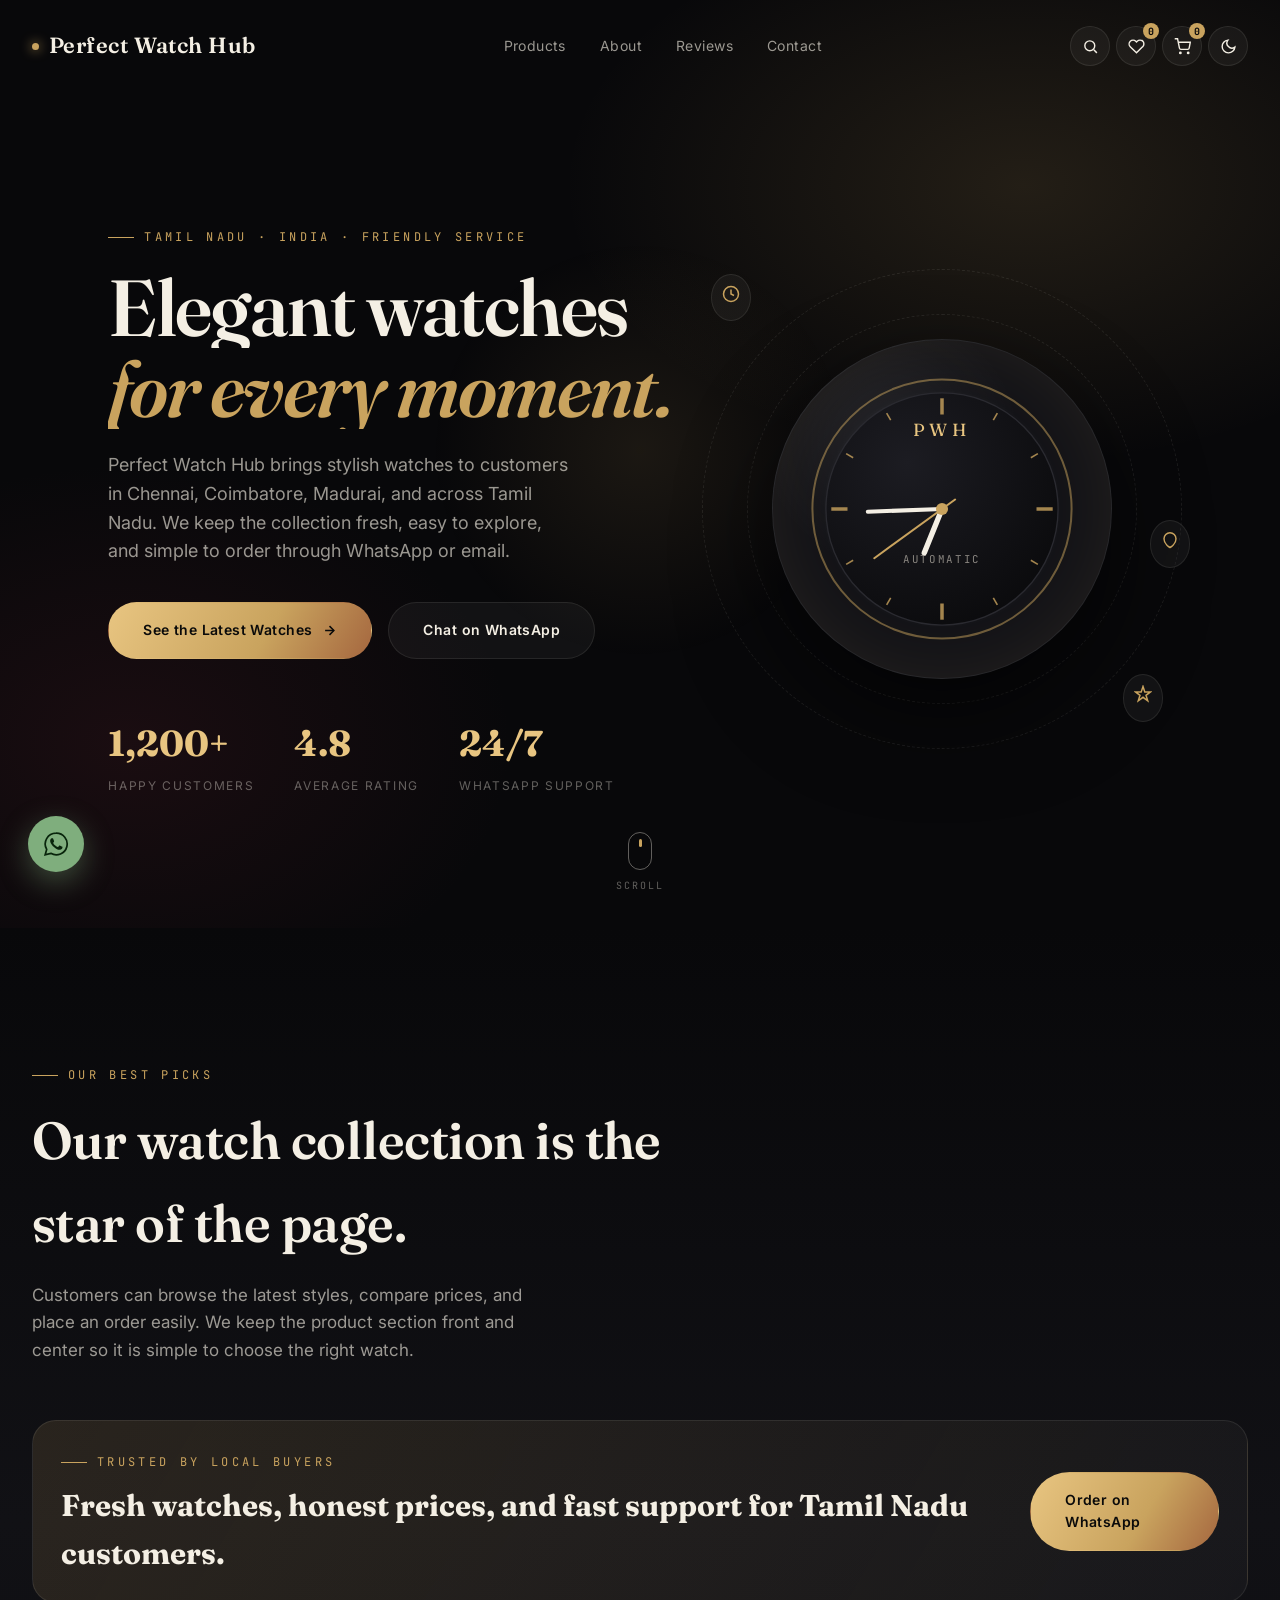
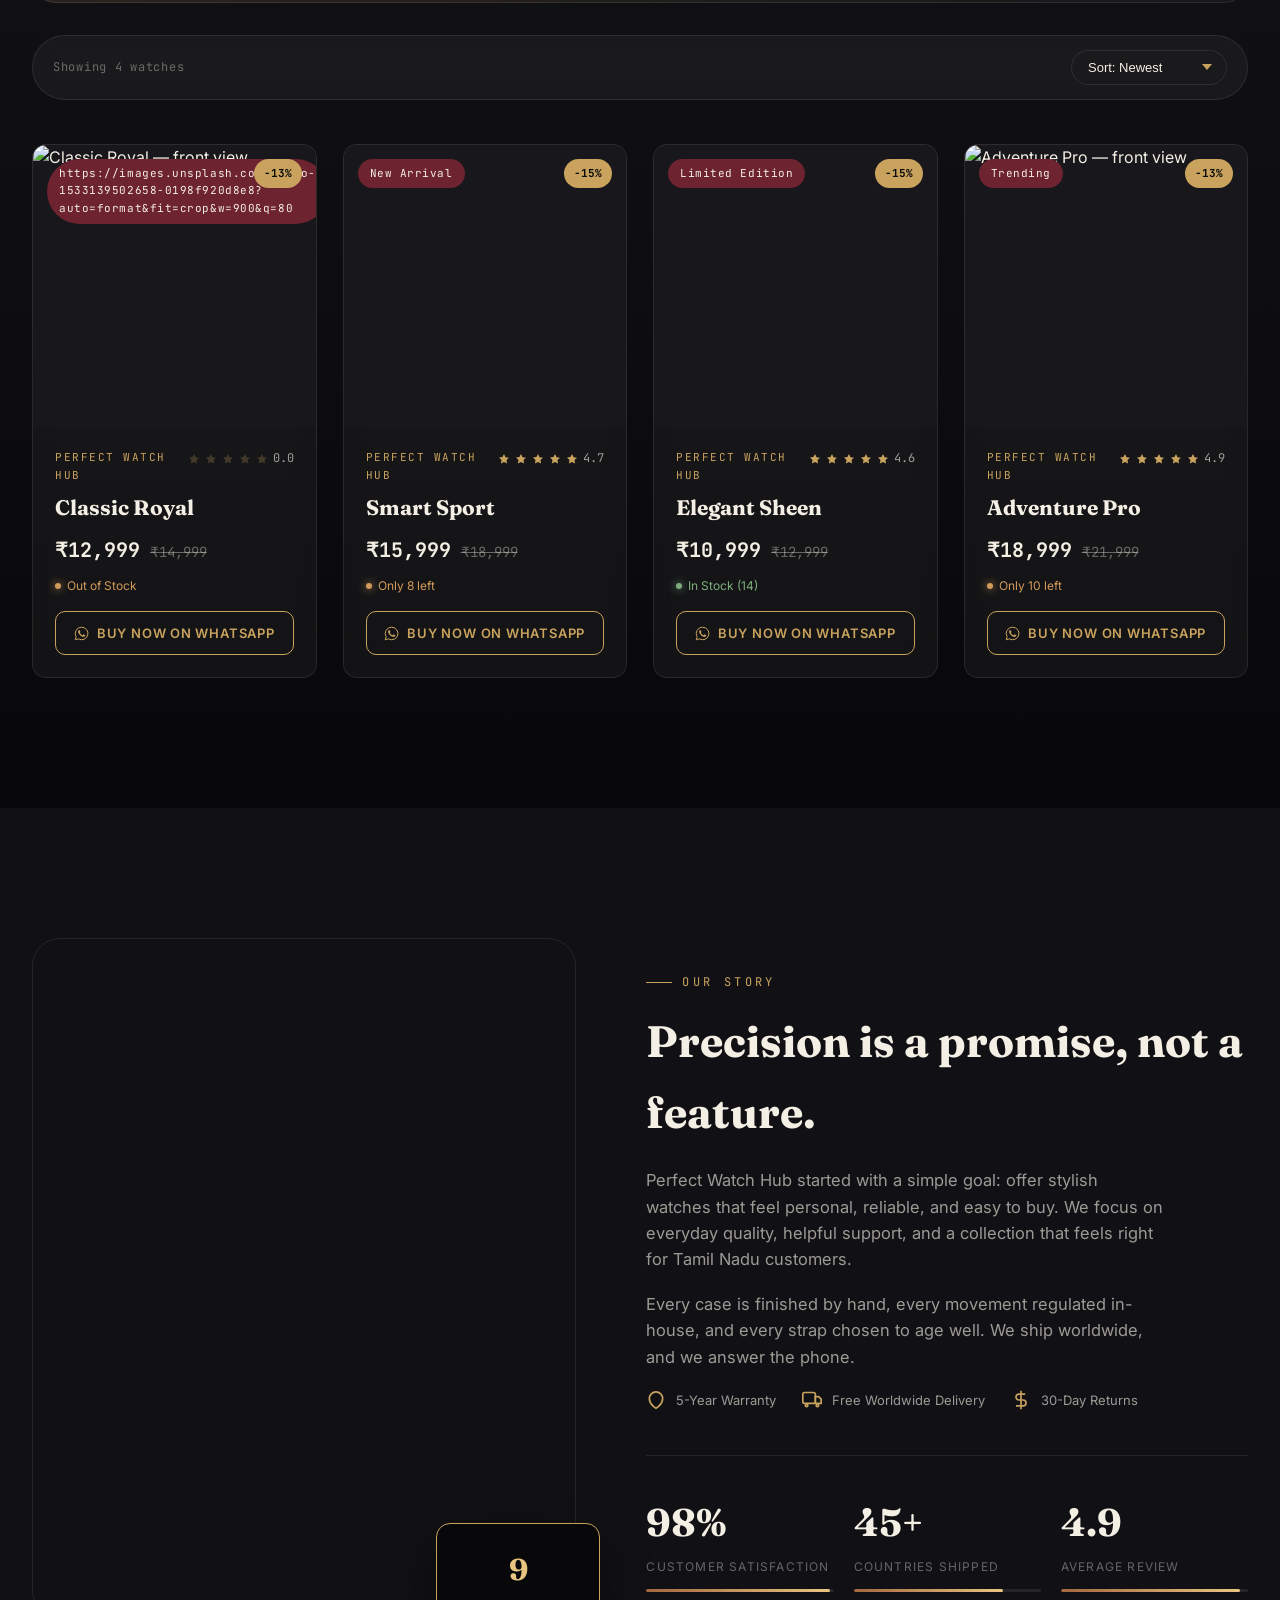
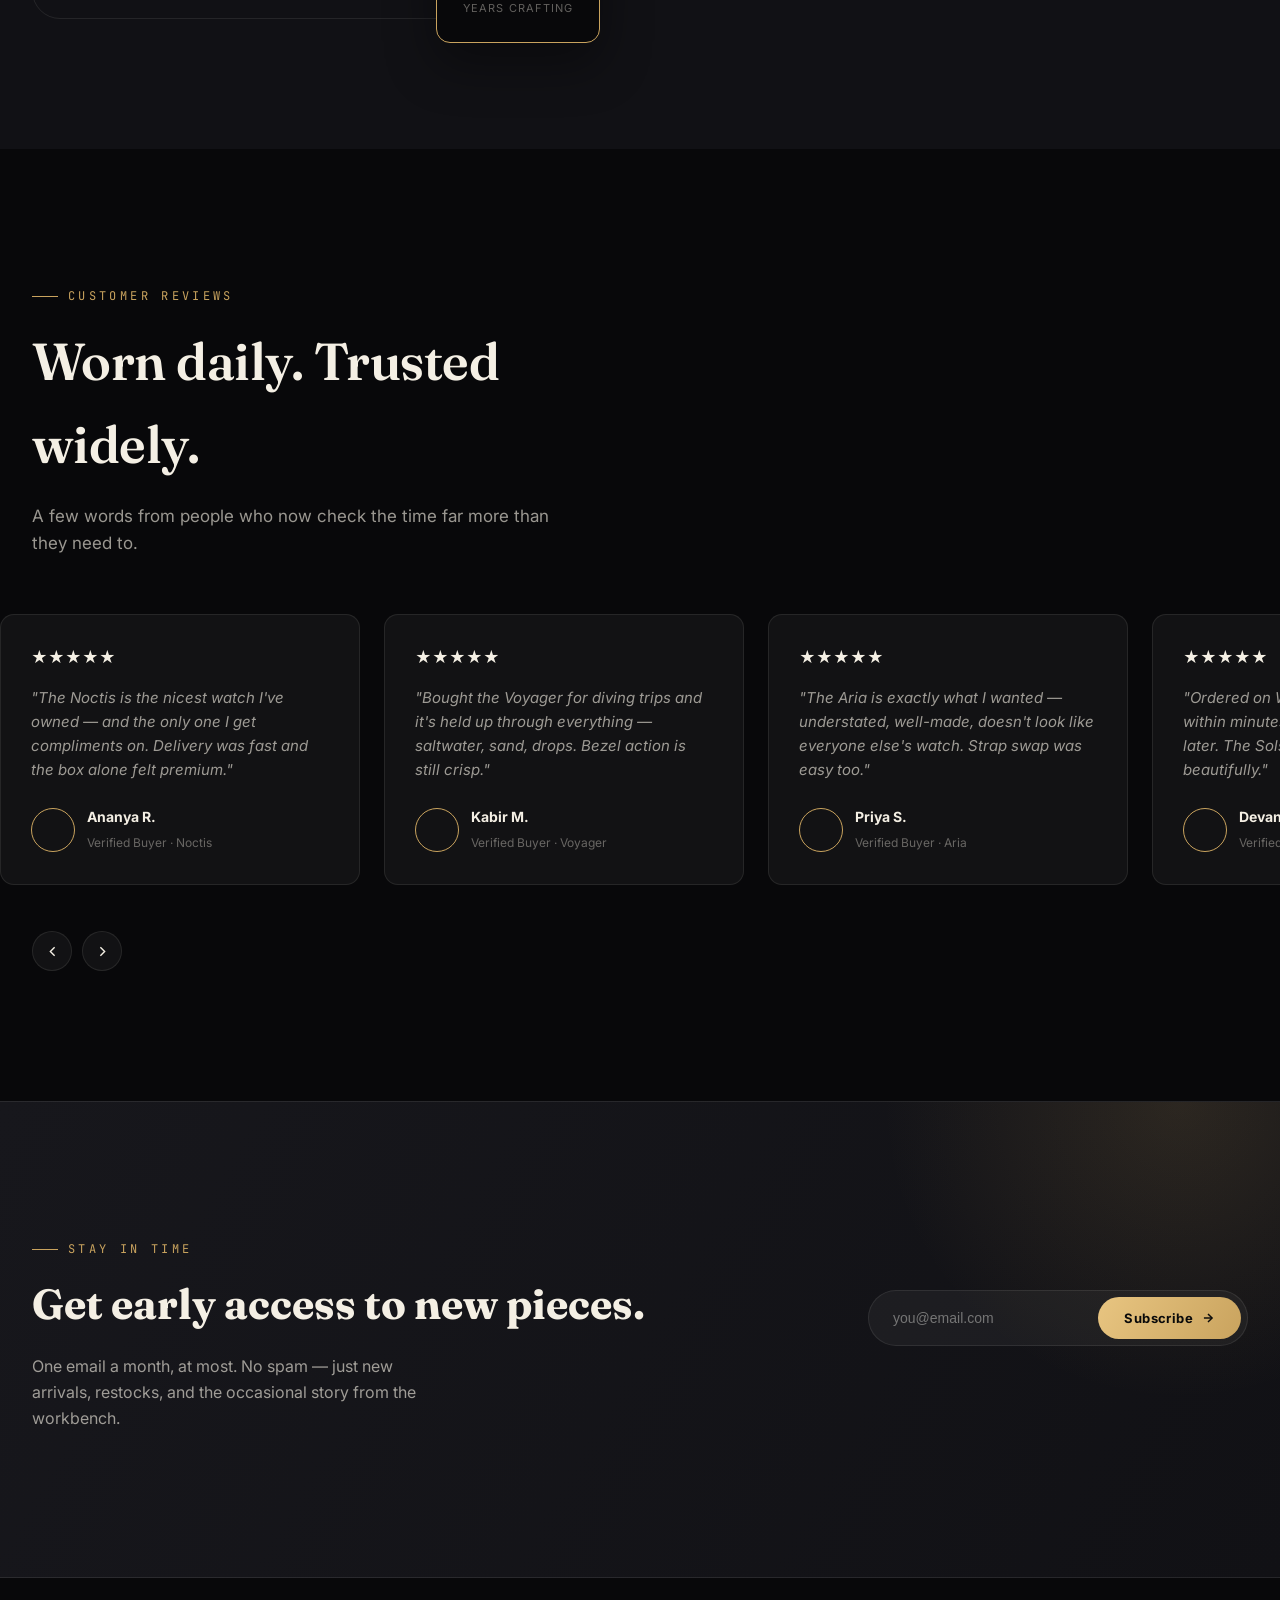
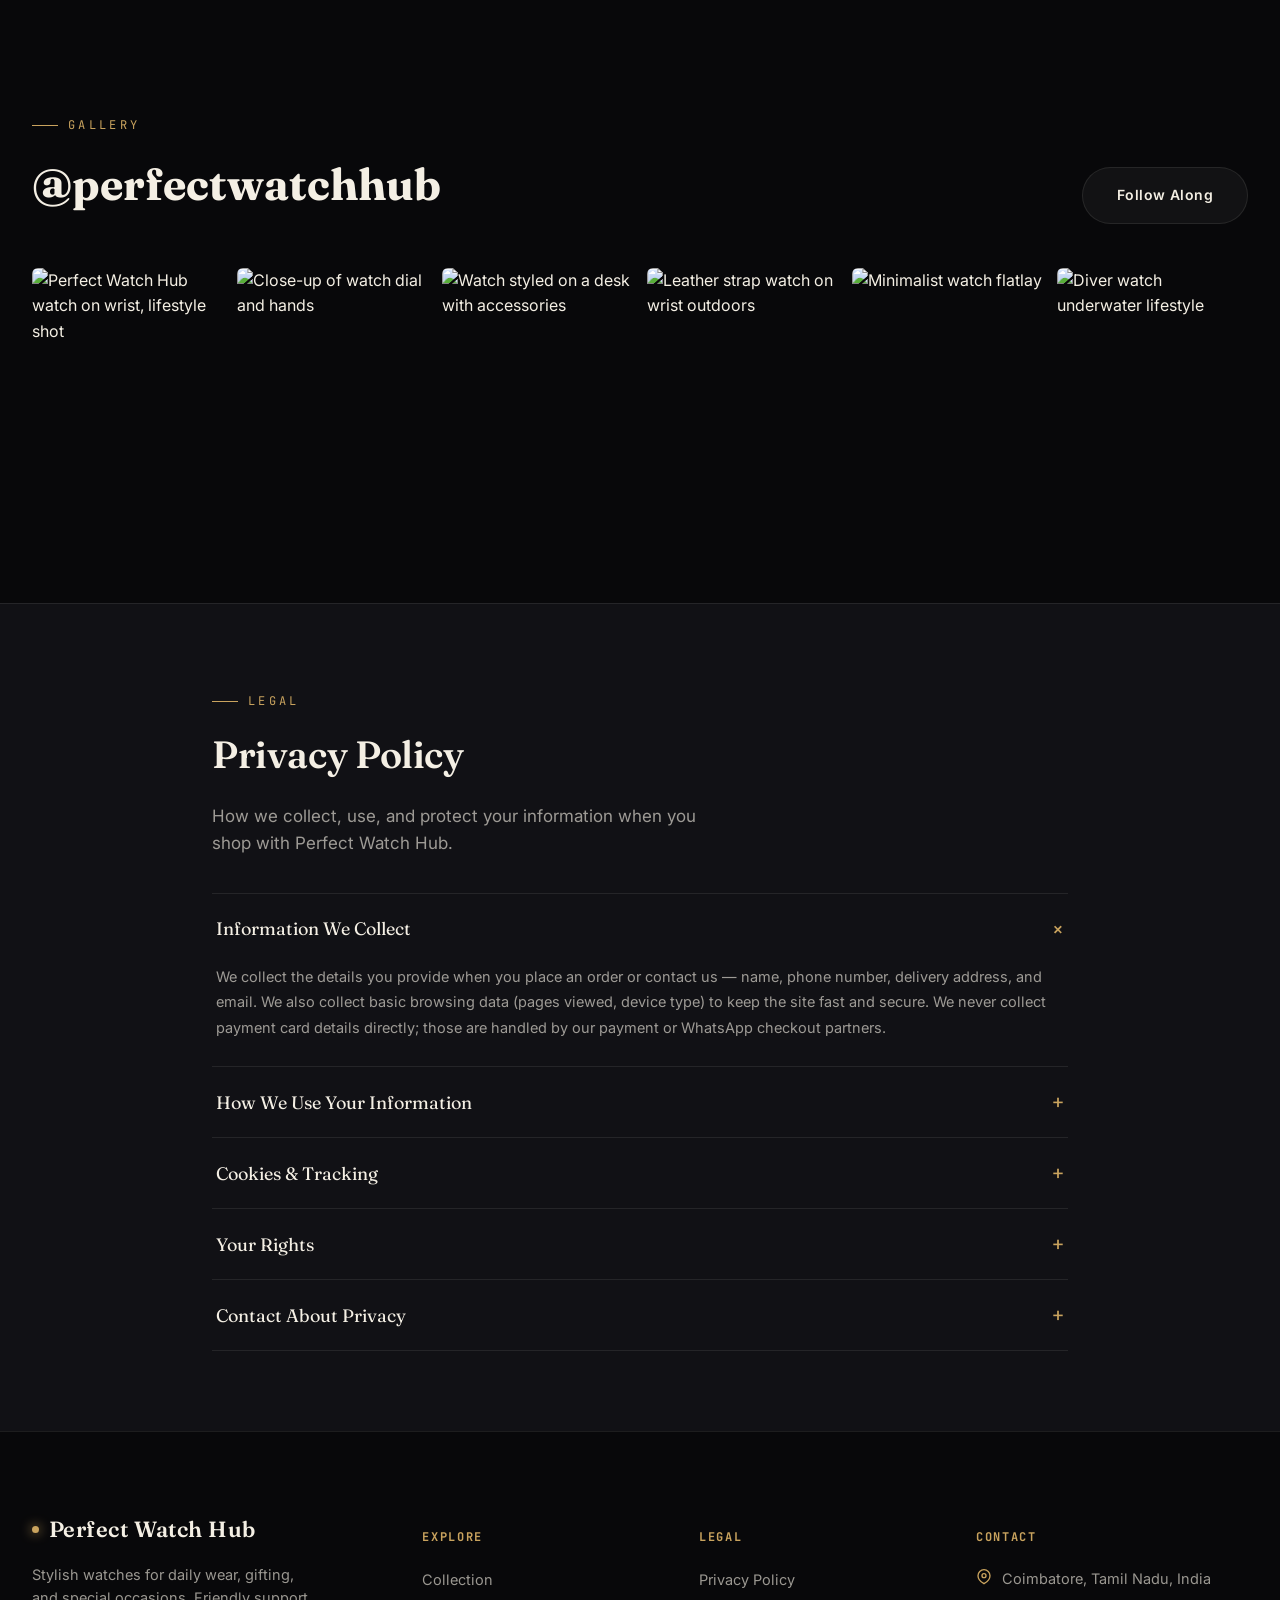
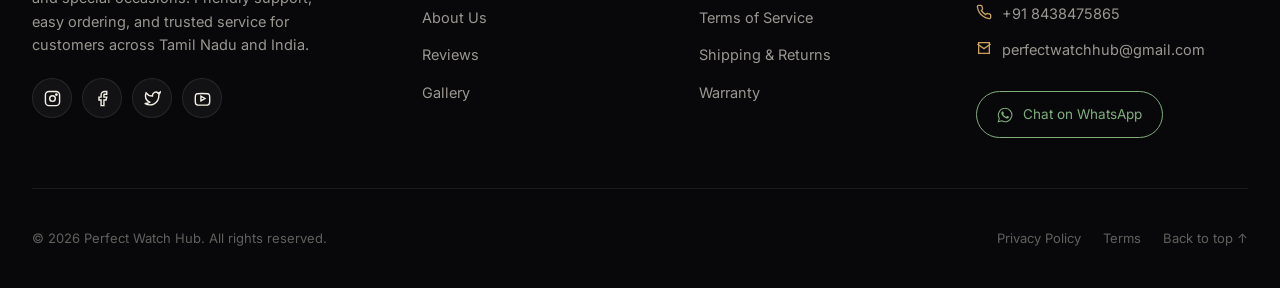
==== index.html @ 2b1bce39 "add" ====
<!DOCTYPE html>
<html lang="en">
<head>
<meta charset="UTF-8">
<meta name="viewport" content="width=device-width, initial-scale=1.0">
<title>Perfect Watch Hub | Premium Watches in Tamil Nadu</title>
<meta name="description" content="Perfect Watch Hub is a trusted Tamil Nadu watch store with stylish watches, easy WhatsApp ordering, and fast support for customers across India.">
<link rel="icon" href="data:image/svg+xml,<svg xmlns=%22http://www.w3.org/2000/svg%22 viewBox=%220 0 100 100%22><circle cx=%2250%22 cy=%2250%22 r=%2246%22 fill=%22%2308080a%22 stroke=%22%23c9a35e%22 stroke-width=%224%22/><line x1=%2250%22 y1=%2250%22 x2=%2250%22 y2=%2222%22 stroke=%22%23c9a35e%22 stroke-width=%224%22/><line x1=%2250%22 y1=%2250%22 x2=%2270%22 y2=%2258%22 stroke=%22%23c9a35e%22 stroke-width=%224%22/></svg>">
<link rel="preconnect" href="https://fonts.googleapis.com">
<link rel="preconnect" href="https://fonts.gstatic.com" crossorigin>
<link href="https://fonts.googleapis.com/css2?family=Fraunces:ital,wght@0,500;0,600;0,700;1,500&family=Inter:wght@400;500;600;700&family=JetBrains+Mono:wght@400;500;700&display=swap" rel="stylesheet">
<link rel="stylesheet" href="style.css">
</head>
<body data-theme="dark">
<a href="#products" class="skip-link">Skip to products</a>

<!-- Loader -->
<div class="loader" id="loader">
  <div class="loader-dial"></div>
  <p>Winding the mechanism</p>
</div>

<div class="scroll-progress" id="scrollProgress"></div>
<div class="cursor-glow" id="cursorGlow"></div>

<!-- ================= NAVBAR ================= -->
<header class="navbar" id="navbar">
  <div class="container nav-inner">
    <a href="#top" class="brand"><span class="dot"></span> Perfect Watch Hub</a>

    <nav class="nav-links" id="navLinks">
      <a href="#products" class="nav-link">Products</a>
      <a href="#about" class="nav-link">About</a>
      <a href="#reviews" class="nav-link">Reviews</a>
      <a href="#footer-contact" class="nav-link">Contact</a>
    </nav>

    <div class="nav-actions">
      <button class="icon-btn" id="searchToggle" aria-label="Search">
        <svg viewBox="0 0 24 24" fill="none" stroke="currentColor" stroke-width="2"><circle cx="11" cy="11" r="7"/><line x1="21" y1="21" x2="16.65" y2="16.65"/></svg>
      </button>
      <button class="icon-btn" id="wishlistBtn" aria-label="Wishlist">
        <svg viewBox="0 0 24 24" fill="none" stroke="currentColor" stroke-width="2"><path d="M20.8 4.6a5.5 5.5 0 0 0-7.8 0L12 5.6l-1-1a5.5 5.5 0 0 0-7.8 7.8l1 1L12 21l7.8-7.8 1-1a5.5 5.5 0 0 0 0-7.8z"/></svg>
        <span class="badge-count" id="wishlistCount">0</span>
      </button>
      <button class="icon-btn" id="cartBtn" aria-label="Cart">
        <svg viewBox="0 0 24 24" fill="none" stroke="currentColor" stroke-width="2"><circle cx="9" cy="21" r="1"/><circle cx="20" cy="21" r="1"/><path d="M1 1h4l2.7 13.4a2 2 0 0 0 2 1.6h9.7a2 2 0 0 0 2-1.6L23 6H6"/></svg>
        <span class="badge-count" id="cartCount">0</span>
      </button>
      <button class="icon-btn" id="themeToggle" aria-label="Toggle dark mode">
        <svg class="icon-moon" viewBox="0 0 24 24" fill="none" stroke="currentColor" stroke-width="2"><path d="M21 12.8A9 9 0 1 1 11.2 3 7 7 0 0 0 21 12.8z"/></svg>
        <svg class="icon-sun" viewBox="0 0 24 24" fill="none" stroke="currentColor" stroke-width="2"><circle cx="12" cy="12" r="4"/><path d="M12 2v2M12 20v2M4.9 4.9l1.4 1.4M17.7 17.7l1.4 1.4M2 12h2M20 12h2M4.9 19.1l1.4-1.4M17.7 6.3l1.4-1.4"/></svg>
      </button>
      <button class="icon-btn nav-toggle" id="navToggle" aria-label="Menu">
        <svg viewBox="0 0 24 24" fill="none" stroke="currentColor" stroke-width="2"><line x1="3" y1="6" x2="21" y2="6"/><line x1="3" y1="12" x2="21" y2="12"/><line x1="3" y1="18" x2="21" y2="18"/></svg>
      </button>
    </div>
  </div>
</header>

<!-- Search overlay -->
<div class="search-panel" id="searchPanel">
  <div class="container">
    <div class="search-box">
      <svg width="24" height="24" viewBox="0 0 24 24" fill="none" stroke="currentColor" stroke-width="2" style="color:var(--gold)"><circle cx="11" cy="11" r="7"/><line x1="21" y1="21" x2="16.65" y2="16.65"/></svg>
      <input type="text" id="searchInput" placeholder="Search by name or brand…" autocomplete="off">
      <button class="search-close" id="searchClose">ESC</button>
    </div>
    <div class="search-suggestions" id="searchSuggestions"></div>
  </div>
</div>

<!-- ================= HERO ================= -->
<section class="hero" id="top">
  <div class="hero-particles" id="heroParticles"></div>
  <div class="container hero-inner">
    <div class="hero-copy">
      <span class="eyebrow">Tamil Nadu · India · Friendly Service</span>
      <h1>
        <span class="line"><span>Elegant watches</span></span>
        <span class="line"><span>for every moment.</span></span>
      </h1>
      <p class="lede">Perfect Watch Hub brings stylish watches to customers in Chennai, Coimbatore, Madurai, and across Tamil Nadu. We keep the collection fresh, easy to explore, and simple to order through WhatsApp or email.</p>
      <div class="hero-cta">
        <a href="#products" class="btn btn-primary" data-ripple>
          <span>See the Latest Watches</span>
          <svg width="15" height="15" viewBox="0 0 24 24" fill="none" stroke="currentColor" stroke-width="2.4"><line x1="5" y1="12" x2="19" y2="12"/><polyline points="12 5 19 12 12 19"/></svg>
        </a>
        <a href="https://wa.me/918438475865?text=Hello%2C%20I%20would%20like%20to%20know%20more%20about%20Perfect%20Watch%20Hub." class="btn btn-ghost" data-ripple>Chat on WhatsApp</a>
      </div>
      <div class="hero-stats">
        <div class="stat"><b data-count="1200" data-suffix="+">0</b><span>Happy Customers</span></div>
        <div class="stat"><b data-count="4.8" data-decimal="1">0</b><span>Average Rating</span></div>
        <div class="stat"><b data-count="24" data-suffix="/7">0</b><span>WhatsApp Support</span></div>
      </div>
    </div>

    <div class="hero-visual" id="heroVisual">
      <div class="watch-orbit"></div>
      <div class="watch-orbit o2"></div>
      <div class="watch-glass" id="watchGlass">
        <svg class="watch-face-svg" viewBox="0 0 200 200">
          <defs>
            <radialGradient id="dialGrad" cx="35%" cy="30%" r="80%">
              <stop offset="0%" stop-color="#1c1c22"/>
              <stop offset="100%" stop-color="#0a0a0c"/>
            </radialGradient>
          </defs>
          <circle cx="100" cy="100" r="96" fill="none" stroke="#c9a35e" stroke-width="1.5" opacity=".5"/>
          <circle cx="100" cy="100" r="86" fill="url(#dialGrad)" stroke="#2a2a30" stroke-width="1"/>
          <g id="ticks" stroke="#c9a35e" stroke-width="2" opacity=".8"></g>
          <text x="100" y="46" text-anchor="middle" fill="#e8c581" font-family="Fraunces, serif" font-size="13" letter-spacing="3">PWH</text>
          <text x="100" y="140" text-anchor="middle" fill="#8a8680" font-family="JetBrains Mono, monospace" font-size="8" letter-spacing="2">AUTOMATIC</text>
          <line id="hourHand" x1="100" y1="100" x2="100" y2="65" stroke="#f4efe4" stroke-width="4" stroke-linecap="round"/>
          <line id="minHand" x1="100" y1="100" x2="100" y2="45" stroke="#f4efe4" stroke-width="3" stroke-linecap="round"/>
          <line id="secHand" x1="100" y1="112" x2="100" y2="38" stroke="#c9a35e" stroke-width="1.5" stroke-linecap="round"/>
          <circle cx="100" cy="100" r="4.5" fill="#c9a35e"/>
        </svg>
      </div>
      <div class="floating-icon fi-1"><svg viewBox="0 0 24 24" fill="none" stroke="currentColor" stroke-width="2"><circle cx="12" cy="12" r="10"/><polyline points="12 6 12 12 16 14"/></svg></div>
      <div class="floating-icon fi-2"><svg viewBox="0 0 24 24" fill="none" stroke="currentColor" stroke-width="2"><path d="M12 2l2.4 7.2H22l-6 4.6 2.3 7.2L12 16.4 5.7 21l2.3-7.2-6-4.6h7.6z"/></svg></div>
      <div class="floating-icon fi-3"><svg viewBox="0 0 24 24" fill="none" stroke="currentColor" stroke-width="2"><path d="M12 22s8-4.5 8-11.8A8 8 0 0 0 4 10.2C4 17.5 12 22 12 22z"/></svg></div>
    </div>
  </div>

  <div class="scroll-cue"><div class="mouse"></div><span>Scroll</span></div>
</section>

<!-- ================= PRODUCTS ================= -->
<section class="products" id="products">
  <div class="container">
    <div class="section-head reveal">
      <span class="eyebrow">Our Best Picks</span>
      <h2>Our watch collection is the star of the page.</h2>
      <p>Customers can browse the latest styles, compare prices, and place an order easily. We keep the product section front and center so it is simple to choose the right watch.</p>
    </div>

    <div class="product-highlight reveal">
      <div>
        <span class="eyebrow">Trusted by local buyers</span>
        <h3>Fresh watches, honest prices, and fast support for Tamil Nadu customers.</h3>
      </div>
      <div class="product-highlight-actions">
        <a href="https://wa.me/918438475865?text=Hello%2C%20I%20would%20like%20to%20buy%20a%20watch%20from%20Perfect%20Watch%20Hub." class="btn btn-primary">Order on WhatsApp</a>
      </div>
    </div>

    <div class="products-toolbar reveal">
      <span class="toolbar-count" id="productCount">Showing 4 watches</span>
      <select class="sort-select" id="sortSelect">
        <option value="default">Sort: Newest</option>
        <option value="price-asc">Price: Low to High</option>
        <option value="price-desc">Price: High to Low</option>
        <option value="rating">Highest Rating</option>
        <option value="bestselling">Best Selling</option>
        <option value="discount">Biggest Discount</option>
      </select>
    </div>

    <div class="product-grid stagger" id="productGrid">
      <!-- Skeletons shown while CSV loads -->
      <div class="skeleton-card"><div class="skeleton-media"></div><div class="skeleton-line"></div><div class="skeleton-line short"></div><div class="skeleton-line"></div></div>
      <div class="skeleton-card"><div class="skeleton-media"></div><div class="skeleton-line"></div><div class="skeleton-line short"></div><div class="skeleton-line"></div></div>
      <div class="skeleton-card"><div class="skeleton-media"></div><div class="skeleton-line"></div><div class="skeleton-line short"></div><div class="skeleton-line"></div></div>
      <div class="skeleton-card"><div class="skeleton-media"></div><div class="skeleton-line"></div><div class="skeleton-line short"></div><div class="skeleton-line"></div></div>
    </div>
  </div>
</section>

<!-- ================= ABOUT ================= -->
<section class="about" id="about">
  <div class="container about-grid">
    <div class="about-media reveal-left">
      <div class="about-frame">
        <img src="https://images.unsplash.com/photo-1509048191080-d2984bad6ae5?auto=format&fit=crop&w=900&q=80" alt="Watchmaker hand-assembling a Perfect Watch Hub timepiece" loading="lazy" onerror="this.src='https://picsum.photos/seed/perfectwatchhub-about/900/1125'">
      </div>
      <div class="about-badge">
        <b data-count="9" data-suffix="">0</b>
        <span>Years Crafting</span>
      </div>
    </div>
    <div class="about-copy reveal-right">
      <span class="eyebrow">Our Story</span>
      <h2 style="font-family:var(--font-display); font-size:clamp(30px,3.6vw,44px); margin:14px 0 20px;">Precision is a promise, not a feature.</h2>
      <p>Perfect Watch Hub started with a simple goal: offer stylish watches that feel personal, reliable, and easy to buy. We focus on everyday quality, helpful support, and a collection that feels right for Tamil Nadu customers.</p>
      <p>Every case is finished by hand, every movement regulated in-house, and every strap chosen to age well. We ship worldwide, and we answer the phone.</p>
      <div class="trust-badges">
        <div class="tb"><svg viewBox="0 0 24 24" fill="none" stroke="currentColor" stroke-width="2"><path d="M12 22s8-4.5 8-11.8A8 8 0 0 0 4 10.2C4 17.5 12 22 12 22z"/></svg> 5-Year Warranty</div>
        <div class="tb"><svg viewBox="0 0 24 24" fill="none" stroke="currentColor" stroke-width="2"><rect x="1" y="3" width="15" height="13" rx="2"/><path d="M16 8h4l3 3v5h-7z"/><circle cx="5.5" cy="18.5" r="1.5"/><circle cx="18.5" cy="18.5" r="1.5"/></svg> Free Worldwide Delivery</div>
        <div class="tb"><svg viewBox="0 0 24 24" fill="none" stroke="currentColor" stroke-width="2"><path d="M12 1v22M17 5H9.5a3.5 3.5 0 0 0 0 7h5a3.5 3.5 0 0 1 0 7H6"/></svg> 30-Day Returns</div>
      </div>
      <div class="stat-row">
        <div class="stat">
          <b data-count="98" data-suffix="%">0</b><span>Customer Satisfaction</span>
          <div class="progress-track"><div class="progress-fill" data-progress="98"></div></div>
        </div>
        <div class="stat">
          <b data-count="45" data-suffix="+">0</b><span>Countries Shipped</span>
          <div class="progress-track"><div class="progress-fill" data-progress="80"></div></div>
        </div>
        <div class="stat">
          <b data-count="4.9" data-decimal="1">0</b><span>Average Review</span>
          <div class="progress-track"><div class="progress-fill" data-progress="96"></div></div>
        </div>
      </div>
    </div>
  </div>
</section>

<!-- ================= REVIEWS ================= -->
<section class="reviews" id="reviews">
  <div class="container">
    <div class="section-head reveal">
      <span class="eyebrow">Customer Reviews</span>
      <h2>Worn daily. Trusted widely.</h2>
      <p>A few words from people who now check the time far more than they need to.</p>
    </div>

    <div class="review-track" id="reviewTrack">
      <div class="review-card reveal">
        <div class="review-stars">★★★★★</div>
        <p class="review-text">"The Noctis is the nicest watch I've owned — and the only one I get compliments on. Delivery was fast and the box alone felt premium."</p>
        <div class="review-person">
          <img class="review-avatar" src="https://images.unsplash.com/photo-1633332755192-727a05c4013d?auto=format&fit=crop&w=100&q=80" alt="Portrait of Ananya R." loading="lazy" onerror="this.src='https://picsum.photos/seed/rev1/100/100'">
          <div><b>Ananya R.</b><span>Verified Buyer · Noctis</span></div>
        </div>
      </div>
      <div class="review-card reveal">
        <div class="review-stars">★★★★★</div>
        <p class="review-text">"Bought the Voyager for diving trips and it's held up through everything — saltwater, sand, drops. Bezel action is still crisp."</p>
        <div class="review-person">
          <img class="review-avatar" src="https://images.unsplash.com/photo-1607346256330-dee7af15f7c5?auto=format&fit=crop&w=100&q=80" alt="Portrait of Kabir M." loading="lazy" onerror="this.src='https://picsum.photos/seed/rev2/100/100'">
          <div><b>Kabir M.</b><span>Verified Buyer · Voyager</span></div>
        </div>
      </div>
      <div class="review-card reveal">
        <div class="review-stars">★★★★★</div>
        <p class="review-text">"The Aria is exactly what I wanted — understated, well-made, doesn't look like everyone else's watch. Strap swap was easy too."</p>
        <div class="review-person">
          <img class="review-avatar" src="https://images.unsplash.com/photo-1614283233556-f35b0c801ef1?auto=format&fit=crop&w=100&q=80" alt="Portrait of Priya S." loading="lazy" onerror="this.src='https://picsum.photos/seed/rev3/100/100'">
          <div><b>Priya S.</b><span>Verified Buyer · Aria</span></div>
        </div>
      </div>
      <div class="review-card reveal">
        <div class="review-stars">★★★★★</div>
        <p class="review-text">"Ordered on WhatsApp, had answers within minutes, watch arrived two days later. The Solstice dial catches light beautifully."</p>
        <div class="review-person">
          <img class="review-avatar" src="https://images.unsplash.com/photo-1500648767791-00dcc994a43e?auto=format&fit=crop&w=100&q=80" alt="Portrait of Devansh K." loading="lazy" onerror="this.src='https://picsum.photos/seed/rev4/100/100'">
          <div><b>Devansh K.</b><span>Verified Buyer · Solstice</span></div>
        </div>
      </div>
    </div>
    <div class="review-nav">
      <button class="icon-btn" id="reviewPrev" aria-label="Previous review"><svg viewBox="0 0 24 24" fill="none" stroke="currentColor" stroke-width="2"><polyline points="15 18 9 12 15 6"/></svg></button>
      <button class="icon-btn" id="reviewNext" aria-label="Next review"><svg viewBox="0 0 24 24" fill="none" stroke="currentColor" stroke-width="2"><polyline points="9 18 15 12 9 6"/></svg></button>
    </div>
  </div>
</section>

<!-- ================= NEWSLETTER ================= -->
<section class="newsletter">
  <div class="container newsletter-inner">
    <div class="newsletter-copy">
      <span class="eyebrow">Stay in Time</span>
      <h2>Get early access to new pieces.</h2>
      <p>One email a month, at most. No spam — just new arrivals, restocks, and the occasional story from the workbench.</p>
    </div>
    <div>
      <form class="newsletter-form" id="newsletterForm">
        <input type="email" id="newsletterEmail" placeholder="you@email.com" required>
        <button type="submit">
          <span>Subscribe</span>
          <svg width="14" height="14" viewBox="0 0 24 24" fill="none" stroke="currentColor" stroke-width="2.5"><line x1="5" y1="12" x2="19" y2="12"/><polyline points="12 5 19 12 12 19"/></svg>
        </button>
      </form>
      <p class="newsletter-msg" id="newsletterMsg"></p>
    </div>
  </div>
</section>

<!-- ================= INSTAGRAM ================= -->
<section class="instagram" id="instagram">
  <div class="container">
    <div class="insta-head reveal">
      <div>
        <span class="eyebrow">Gallery</span>
        <h2 style="font-family:var(--font-display); font-size:clamp(30px,3.6vw,44px); margin:14px 0 4px;">@perfectwatchhub</h2>
      </div>
      <a href="https://instagram.com" target="_blank" rel="noopener" class="btn btn-ghost">Follow Along</a>
    </div>
    <div class="insta-grid stagger" id="instaGrid">
      <div class="insta-item reveal" style="--i:0"><img src="https://images.unsplash.com/photo-1524805444758-089113d48a6d?auto=format&fit=crop&w=700&q=80" alt="Perfect Watch Hub watch on wrist, lifestyle shot" loading="lazy" onerror="this.src='https://picsum.photos/seed/insta1/700/900'"><div class="insta-overlay"><span>♥ 842</span></div></div>
      <div class="insta-item reveal" style="--i:1"><img src="https://images.unsplash.com/photo-1547996160-81dfa63595aa?auto=format&fit=crop&w=700&q=80" alt="Close-up of watch dial and hands" loading="lazy" onerror="this.src='https://picsum.photos/seed/insta2/700/700'"><div class="insta-overlay"><span>♥ 613</span></div></div>
      <div class="insta-item reveal" style="--i:2"><img src="https://images.unsplash.com/photo-1523170335258-f5c216a8f2a1?auto=format&fit=crop&w=700&q=80" alt="Watch styled on a desk with accessories" loading="lazy" onerror="this.src='https://picsum.photos/seed/insta3/700/700'"><div class="insta-overlay"><span>♥ 449</span></div></div>
      <div class="insta-item reveal" style="--i:3"><img src="https://images.unsplash.com/photo-1587836374828-4dbafa94cf0e?auto=format&fit=crop&w=700&q=80" alt="Leather strap watch on wrist outdoors" loading="lazy" onerror="this.src='https://picsum.photos/seed/insta4/700/900'"><div class="insta-overlay"><span>♥ 720</span></div></div>
      <div class="insta-item reveal" style="--i:4"><img src="https://images.unsplash.com/photo-1585123334904-845d60e97b29?auto=format&fit=crop&w=700&q=80" alt="Minimalist watch flatlay" loading="lazy" onerror="this.src='https://picsum.photos/seed/insta5/700/700'"><div class="insta-overlay"><span>♥ 391</span></div></div>
      <div class="insta-item reveal" style="--i:5"><img src="https://images.unsplash.com/photo-1548171915-e79a380a2a4b?auto=format&fit=crop&w=700&q=80" alt="Diver watch underwater lifestyle" loading="lazy" onerror="this.src='https://picsum.photos/seed/insta6/700/700'"><div class="insta-overlay"><span>♥ 558</span></div></div>
    </div>
  </div>
</section>

<!-- ================= PRIVACY POLICY (above footer) ================= -->
<section class="privacy" id="privacy">
  <div class="container privacy-inner">
    <div class="section-head reveal" style="margin-bottom:36px;">
      <span class="eyebrow">Legal</span>
      <h2 style="font-size:clamp(28px,3.4vw,38px);">Privacy Policy</h2>
      <p>How we collect, use, and protect your information when you shop with Perfect Watch Hub.</p>
    </div>

    <div class="privacy-accordion reveal" id="privacyAccordion">
      <div class="privacy-item open">
        <button class="privacy-q">Information We Collect <span class="plus">+</span></button>
        <div class="privacy-a"><div class="privacy-a-inner">We collect the details you provide when you place an order or contact us — name, phone number, delivery address, and email. We also collect basic browsing data (pages viewed, device type) to keep the site fast and secure. We never collect payment card details directly; those are handled by our payment or WhatsApp checkout partners.</div></div>
      </div>
      <div class="privacy-item">
        <button class="privacy-q">How We Use Your Information <span class="plus">+</span></button>
        <div class="privacy-a"><div class="privacy-a-inner">Your information is used to process orders, arrange delivery, respond to enquiries on WhatsApp or email, and — only if you opt in — to send occasional newsletter updates. We do not sell or rent your personal data to third parties.</div></div>
      </div>
      <div class="privacy-item">
        <button class="privacy-q">Cookies &amp; Tracking <span class="plus">+</span></button>
        <div class="privacy-a"><div class="privacy-a-inner">This site uses minimal, functional cookies to remember your cart, wishlist, and theme preference on your device. No third-party advertising trackers are used.</div></div>
      </div>
      <div class="privacy-item">
        <button class="privacy-q">Your Rights <span class="plus">+</span></button>
        <div class="privacy-a"><div class="privacy-a-inner">You can request a copy of the data we hold about you, ask us to correct it, or ask us to delete it at any time by messaging us on WhatsApp or emailing our support address in the footer below.</div></div>
      </div>
      <div class="privacy-item">
        <button class="privacy-q">Contact About Privacy <span class="plus">+</span></button>
        <div class="privacy-a"><div class="privacy-a-inner">Questions about this policy can be sent to privacy@perfectwatchhub.com or via the contact details in our footer. We aim to respond within 3 business days.</div></div>
      </div>
    </div>
  </div>
</section>

<!-- ================= FOOTER ================= -->
<footer class="site-footer" id="footer-contact">
  <div class="container">
    <div class="footer-grid">
      <div class="footer-brand">
        <a href="#top" class="brand"><span class="dot"></span> Perfect Watch Hub</a>
        <p>Stylish watches for daily wear, gifting, and special occasions. Friendly support, easy ordering, and trusted service for customers across Tamil Nadu and India.</p>
        <div class="footer-social">
          <a class="icon-btn" href="https://instagram.com" target="_blank" rel="noopener" aria-label="Instagram"><svg viewBox="0 0 24 24" fill="none" stroke="currentColor" stroke-width="2"><rect x="2" y="2" width="20" height="20" rx="5"/><circle cx="12" cy="12" r="4"/><circle cx="17.5" cy="6.5" r="1"/></svg></a>
          <a class="icon-btn" href="https://facebook.com" target="_blank" rel="noopener" aria-label="Facebook"><svg viewBox="0 0 24 24" fill="none" stroke="currentColor" stroke-width="2"><path d="M18 2h-3a5 5 0 0 0-5 5v3H7v4h3v8h4v-8h3l1-4h-4V7a1 1 0 0 1 1-1h3z"/></svg></a>
          <a class="icon-btn" href="https://twitter.com" target="_blank" rel="noopener" aria-label="Twitter / X"><svg viewBox="0 0 24 24" fill="none" stroke="currentColor" stroke-width="2"><path d="M23 3a10.9 10.9 0 0 1-3.14 1.53 4.48 4.48 0 0 0-7.86 3v1A10.66 10.66 0 0 1 3 4s-4 9 5 13a11.64 11.64 0 0 1-7 2c9 5 20 0 20-11.5a4.5 4.5 0 0 0-.08-.83A7.72 7.72 0 0 0 23 3z"/></svg></a>
          <a class="icon-btn" href="https://youtube.com" target="_blank" rel="noopener" aria-label="YouTube"><svg viewBox="0 0 24 24" fill="none" stroke="currentColor" stroke-width="2"><path d="M22 8.5s-.2-1.6-.8-2.3c-.8-.9-1.7-.9-2.1-1C16.3 5 12 5 12 5h0s-4.3 0-7.1.2c-.4.1-1.3.1-2.1 1C2.2 6.9 2 8.5 2 8.5S1.8 10.4 1.8 12.3v1.8C1.8 16 2 17.9 2 17.9s.2 1.6.8 2.3c.8.9 1.9.9 2.4 1C7 21.4 12 21.4 12 21.4s4.3 0 7.1-.2c.4-.1 1.3-.1 2.1-1 .6-.7.8-2.3.8-2.3s.2-1.9.2-3.8v-1.8C22.2 10.4 22 8.5 22 8.5z"/><polygon points="9.8 15.3 15.5 12 9.8 8.7"/></svg></a>
        </div>
      </div>

      <div class="footer-col">
        <h4>Explore</h4>
        <ul>
          <li><a href="#products">Collection</a></li>
          <li><a href="#about">About Us</a></li>
          <li><a href="#reviews">Reviews</a></li>
          <li><a href="#instagram">Gallery</a></li>
        </ul>
      </div>

      <div class="footer-col">
        <h4>Legal</h4>
        <ul>
          <li><a href="#privacy">Privacy Policy</a></li>
          <li><a href="#privacy">Terms of Service</a></li>
          <li><a href="#privacy">Shipping &amp; Returns</a></li>
          <li><a href="#privacy">Warranty</a></li>
        </ul>
      </div>

      <div class="footer-col">
        <h4>Contact</h4>
        <ul class="footer-contact">
          <li>
            <svg viewBox="0 0 24 24" fill="none" stroke="currentColor" stroke-width="2"><path d="M21 10c0 7-9 12-9 12s-9-5-9-12a9 9 0 0 1 18 0z"/><circle cx="12" cy="10" r="3"/></svg>
            <span>Coimbatore, Tamil Nadu, India</span>
          </li>
          <li>
            <svg viewBox="0 0 24 24" fill="none" stroke="currentColor" stroke-width="2"><path d="M22 16.9v3a2 2 0 0 1-2.2 2 19.8 19.8 0 0 1-8.6-3.1 19.5 19.5 0 0 1-6-6 19.8 19.8 0 0 1-3.1-8.7A2 2 0 0 1 4.1 2h3a2 2 0 0 1 2 1.7c.1.9.3 1.8.6 2.7a2 2 0 0 1-.4 2.1L8.1 9.6a16 16 0 0 0 6.3 6.3l1.1-1.1a2 2 0 0 1 2.1-.4c.9.3 1.8.5 2.7.6a2 2 0 0 1 1.7 2.1z"/></svg>
            <span>+91 8438475865</span>
          </li>
          <li>
            <svg viewBox="0 0 24 24" fill="none" stroke="currentColor" stroke-width="2"><path d="M4 4h16v16H4z"/><path d="M22 6l-10 7L2 6"/></svg>
            <span>perfectwatchhub@gmail.com</span>
          </li>
        </ul>
        <a class="footer-whatsapp" href="https://wa.me/918438475865?text=Hello%2C%20I%27d%20like%20to%20know%20more%20about%20Perfect%20Watch%20Hub." target="_blank" rel="noopener">
          <svg width="16" height="16" viewBox="0 0 24 24" fill="currentColor"><path d="M17.5 14.4c-.3-.1-1.7-.9-2-1-.3-.1-.5-.1-.6.1-.2.3-.7 1-.9 1.1-.2.2-.3.2-.6.1-.3-.2-1.2-.5-2.3-1.5-.9-.8-1.4-1.7-1.6-2-.2-.3 0-.5.1-.6l.4-.5c.1-.2.2-.3.2-.5.1-.2 0-.4 0-.5-.1-.1-.6-1.5-.8-2-.2-.5-.4-.5-.6-.5h-.5c-.2 0-.5.1-.7.3-.3.3-1 1-1 2.4s1 2.8 1.2 3c.1.2 2 3 4.7 4.3.7.3 1.2.5 1.6.6.7.2 1.3.2 1.8.1.5-.1 1.7-.7 1.9-1.4.2-.7.2-1.2.2-1.4-.1-.1-.3-.2-.5-.3z"/><path d="M12 2a10 10 0 0 0-8.6 15L2 22l5.2-1.4A10 10 0 1 0 12 2z" fill="none" stroke="currentColor" stroke-width="1.6"/></svg>
          Chat on WhatsApp
        </a>
      </div>
    </div>

    <div class="footer-bottom">
      <p>© <span id="year"></span> Perfect Watch Hub. All rights reserved.</p>
      <div class="footer-legal">
        <a href="#privacy">Privacy Policy</a>
        <a href="#privacy">Terms</a>
        <a href="#top">Back to top ↑</a>
      </div>
    </div>
  </div>
</footer>

<a class="whatsapp-float" href="https://wa.me/918438475865?text=Hello%2C%20I%27d%20like%20to%20know%20more%20about%20Perfect%20Watch%20Hub." target="_blank" rel="noopener" aria-label="Chat on WhatsApp">
  <svg viewBox="0 0 24 24" fill="currentColor"><path d="M17.5 14.4c-.3-.1-1.7-.9-2-1-.3-.1-.5-.1-.6.1-.2.3-.7 1-.9 1.1-.2.2-.3.2-.6.1-.3-.2-1.2-.5-2.3-1.5-.9-.8-1.4-1.7-1.6-2-.2-.3 0-.5.1-.6l.4-.5c.1-.2.2-.3.2-.5.1-.2 0-.4 0-.5-.1-.1-.6-1.5-.8-2-.2-.5-.4-.5-.6-.5h-.5c-.2 0-.5.1-.7.3-.3.3-1 1-1 2.4s1 2.8 1.2 3c.1.2 2 3 4.7 4.3.7.3 1.2.5 1.6.6.7.2 1.3.2 1.8.1.5-.1 1.7-.7 1.9-1.4.2-.7.2-1.2.2-1.4-.1-.1-.3-.2-.5-.3z"/><path d="M12 2a10 10 0 0 0-8.6 15L2 22l5.2-1.4A10 10 0 1 0 12 2z" fill="none" stroke="currentColor" stroke-width="1.6"/></svg>
</a>

<button class="back-to-top" id="backToTop" aria-label="Back to top">
  <svg viewBox="0 0 24 24" fill="none" stroke="currentColor" stroke-width="2.4"><line x1="12" y1="19" x2="12" y2="5"/><polyline points="5 12 12 5 19 12"/></svg>
</button>

<!-- Quick View Modal -->
<div class="modal-overlay" id="modalOverlay">
  <div class="modal-box" id="modalBox"></div>
</div>

<div class="toast" id="toast"><svg viewBox="0 0 24 24" fill="none" stroke="currentColor" stroke-width="2.4"><polyline points="20 6 9 17 4 12"/></svg><span id="toastMsg"></span></div>

<script src="csv-loader.js"></script>
<script src="script.js"></script>
</body>
</html>
---- style.css ----
/* ==========================================================================
   Perfect Watch Hub — Premium Watch Store
   Design tokens: onyx black / ivory / brushed brass-gold / warm copper
   Display face: Fraunces (high-contrast serif) — Body: Inter — Data: JetBrains Mono
   ========================================================================== */

:root{
  --bg-0:#08080a;
  --bg-1:#111115;
  --bg-2:#17171c;
  --bg-glass: rgba(255,255,255,0.045);
  --line: rgba(245,240,230,0.09);
  --ivory:#f4efe4;
  --ivory-dim: rgba(244,239,228,0.62);
  --ivory-faint: rgba(244,239,228,0.38);
  --gold:#c9a35e;
  --gold-bright:#e8c581;
  --copper:#a5673f;
  --deep-red:#6d2330;
  --success:#7fae7d;

  --font-display: 'Fraunces', 'Georgia', serif;
  --font-body: 'Inter', -apple-system, sans-serif;
  --font-mono: 'JetBrains Mono', monospace;

  --ease-out: cubic-bezier(.16,.84,.44,1);
  --ease-in-out: cubic-bezier(.65,0,.35,1);

  --container: 1280px;
  --radius-s: 6px;
  --radius-m: 14px;
  --radius-l: 28px;
}

[data-theme="light"]{
  --bg-0:#f6f1e6;
  --bg-1:#ffffff;
  --bg-2:#efe8d8;
  --bg-glass: rgba(20,16,8,0.035);
  --line: rgba(20,16,8,0.1);
  --ivory:#161310;
  --ivory-dim: rgba(22,19,16,0.66);
  --ivory-faint: rgba(22,19,16,0.42);
}

*,*::before,*::after{ box-sizing:border-box; }
html{ scroll-behavior:smooth; }
body{
  margin:0;
  background:var(--bg-0);
  color:var(--ivory);
  font-family:var(--font-body);
  font-size:16px;
  line-height:1.6;
  overflow-x:hidden;
  transition:background .5s var(--ease-in-out), color .5s var(--ease-in-out);
}
img{ max-width:100%; display:block; }
a{ color:inherit; text-decoration:none; }
ul{ list-style:none; margin:0; padding:0; }
button{ font-family:inherit; cursor:pointer; }
::selection{ background:var(--gold); color:#08080a; }

.container{ max-width:var(--container); margin:0 auto; padding:0 32px; }
.eyebrow{
  font-family:var(--font-mono); font-size:12px; letter-spacing:.28em; text-transform:uppercase;
  color:var(--gold); display:inline-flex; align-items:center; gap:10px;
}
.eyebrow::before{ content:''; width:26px; height:1px; background:var(--gold); display:inline-block; }
.section-head{ max-width:640px; margin-bottom:56px; }
.section-head h2{ font-family:var(--font-display); font-size:clamp(32px,4.4vw,52px); font-weight:600; margin:14px 0 12px; letter-spacing:-.01em; }
.section-head p{ color:var(--ivory-dim); font-size:17px; max-width:520px; }

::-webkit-scrollbar{ width:10px; }
::-webkit-scrollbar-track{ background:var(--bg-0); }
::-webkit-scrollbar-thumb{ background:linear-gradient(var(--gold),var(--copper)); border-radius:10px; }

/* Skip link */
.skip-link{ position:absolute; left:-999px; top:0; background:var(--gold); color:#08080a; padding:10px 16px; z-index:9999; }
.skip-link:focus{ left:16px; top:16px; }

/* Reduced motion */
@media (prefers-reduced-motion: reduce){
  *,*::before,*::after{ animation-duration:.001ms !important; animation-iteration-count:1 !important; transition-duration:.001ms !important; scroll-behavior:auto !important; }
}

/* ---------- Scroll progress bar ---------- */
.scroll-progress{ position:fixed; top:0; left:0; height:3px; background:linear-gradient(90deg,var(--copper),var(--gold),var(--gold-bright)); width:0%; z-index:2000; transition:width .1s linear; }

/* ---------- Cursor glow ---------- */
.cursor-glow{
  position:fixed; width:420px; height:420px; border-radius:50%; pointer-events:none; z-index:1;
  background:radial-gradient(circle, rgba(201,163,94,.10), transparent 70%);
  transform:translate(-50%,-50%); left:50%; top:50%; transition:left .18s ease-out, top .18s ease-out; will-change:left,top;
}
@media (max-width:900px){ .cursor-glow{ display:none; } }

/* ---------- Loader ---------- */
.loader{
  position:fixed; inset:0; z-index:5000; background:var(--bg-0); display:flex; align-items:center; justify-content:center; flex-direction:column; gap:18px;
  transition:opacity .7s var(--ease-in-out), visibility .7s;
}
.loader.hidden{ opacity:0; visibility:hidden; pointer-events:none; }
.loader-dial{ width:64px; height:64px; border-radius:50%; border:1.5px solid var(--line); position:relative; }
.loader-dial::before{ content:''; position:absolute; top:6px; left:50%; width:2px; height:22px; background:var(--gold); transform-origin:bottom center; animation:spin-hand 1.6s linear infinite; }
@keyframes spin-hand{ to{ transform:rotate(360deg); } }
.loader p{ font-family:var(--font-mono); font-size:11px; letter-spacing:.3em; text-transform:uppercase; color:var(--ivory-faint); }

/* ==========================================================================
   NAVBAR
   ========================================================================== */
.navbar{
  position:fixed; top:0; left:0; right:0; z-index:1000;
  padding:26px 0; transition:all .45s var(--ease-out);
  background:transparent;
}
.navbar.scrolled{
  padding:14px 0; background:rgba(8,8,10,.72); backdrop-filter:blur(18px) saturate(140%);
  border-bottom:1px solid var(--line); box-shadow:0 10px 40px rgba(0,0,0,.3);
}
[data-theme="light"] .navbar.scrolled{ background:rgba(246,241,230,.78); }
.nav-inner{ display:flex; align-items:center; justify-content:space-between; gap:24px; }
.brand{ font-family:var(--font-display); font-size:22px; font-weight:600; letter-spacing:.02em; display:flex; align-items:center; gap:10px; }
.brand .dot{ width:7px; height:7px; border-radius:50%; background:var(--gold); box-shadow:0 0 12px var(--gold); }
.nav-links{ display:flex; gap:34px; }
.nav-links a{ position:relative; font-size:14px; letter-spacing:.03em; color:var(--ivory-dim); padding:6px 0; transition:color .3s; }
.nav-links a::after{ content:''; position:absolute; left:0; bottom:0; width:0; height:1px; background:var(--gold); transition:width .35s var(--ease-out); }
.nav-links a:hover{ color:var(--ivory); }
.nav-links a:hover::after{ width:100%; }
.nav-actions{ display:flex; align-items:center; gap:6px; }
.icon-btn{
  width:40px; height:40px; border-radius:50%; border:1px solid var(--line); background:var(--bg-glass);
  display:flex; align-items:center; justify-content:center; color:var(--ivory); position:relative;
  transition:border-color .3s, transform .3s, background .3s;
}
.icon-btn:hover{ border-color:var(--gold); transform:translateY(-2px); }
.icon-btn svg{ width:17px; height:17px; }
.badge-count{
  position:absolute; top:-4px; right:-4px; background:var(--gold); color:#08080a; font-size:10px; font-weight:700;
  width:16px; height:16px; border-radius:50%; display:flex; align-items:center; justify-content:center; font-family:var(--font-mono);
}
.nav-toggle{ display:none; }

.search-panel{
  position:fixed; top:0; left:0; right:0; z-index:1001; background:rgba(8,8,10,.97); backdrop-filter:blur(20px);
  padding:110px 0 40px; transform:translateY(-100%); transition:transform .5s var(--ease-out); border-bottom:1px solid var(--line);
}
.search-panel.open{ transform:translateY(0); }
.search-box{ display:flex; align-items:center; gap:16px; border-bottom:1px solid var(--gold); padding-bottom:14px; }
.search-box input{
  flex:1; background:none; border:none; outline:none; color:var(--ivory); font-family:var(--font-display); font-size:clamp(22px,3vw,34px);
}
.search-box input::placeholder{ color:var(--ivory-faint); }
.search-close{ background:none; border:none; color:var(--ivory-dim); font-size:14px; }
.search-suggestions{ margin-top:22px; display:flex; flex-direction:column; gap:2px; max-height:340px; overflow:auto; }
.suggestion-item{ display:flex; align-items:center; gap:16px; padding:12px 6px; border-radius:var(--radius-s); transition:background .2s; cursor:pointer; }
.suggestion-item:hover{ background:var(--bg-glass); }
.suggestion-item img{ width:46px; height:46px; object-fit:cover; border-radius:8px; }
.suggestion-item .s-name{ font-size:15px; }
.suggestion-item mark{ background:none; color:var(--gold); }
.suggestion-item .s-price{ margin-left:auto; font-family:var(--font-mono); color:var(--gold); font-size:14px; }
.no-results{ color:var(--ivory-faint); font-size:14px; padding:16px 6px; }

/* ==========================================================================
   HERO
   ========================================================================== */
.hero{
  position:relative; min-height:100vh; display:flex; align-items:center; overflow:hidden;
  background:
    radial-gradient(ellipse 60% 50% at 80% 20%, rgba(201,163,94,.14), transparent 60%),
    radial-gradient(ellipse 50% 50% at 10% 80%, rgba(109,35,48,.18), transparent 60%),
    var(--bg-0);
}
.hero-particles{ position:absolute; inset:0; overflow:hidden; pointer-events:none; }
.particle{
  position:absolute; border-radius:50%; background:radial-gradient(circle, var(--gold-bright), transparent 70%); opacity:.5;
  animation:float-up linear infinite;
}
@keyframes float-up{
  0%{ transform:translateY(0) translateX(0); opacity:0; }
  10%{ opacity:.6; }
  90%{ opacity:.3; }
  100%{ transform:translateY(-110vh) translateX(30px); opacity:0; }
}
.hero-inner{
  position:relative; z-index:2; display:grid; grid-template-columns:1.1fr .9fr; gap:40px; align-items:center;
  padding-top:90px;
}
.hero-copy .eyebrow{ animation:fade-up .8s var(--ease-out) .1s both; }
.hero-copy h1{
  font-family:var(--font-display); font-weight:600; font-size:clamp(42px,6.2vw,86px); line-height:1.02; letter-spacing:-.02em;
  margin:20px 0 22px;
}
.hero-copy h1 .line{ display:block; overflow:hidden; }
.hero-copy h1 .line span{ display:inline-block; animation:reveal-up .9s var(--ease-out) both; }
.hero-copy h1 .line:nth-child(1) span{ animation-delay:.15s; }
.hero-copy h1 .line:nth-child(2) span{ animation-delay:.3s; color:var(--gold); font-style:italic; }
@keyframes reveal-up{ from{ transform:translateY(110%); } to{ transform:translateY(0); } }
.hero-copy p.lede{ font-size:18px; color:var(--ivory-dim); max-width:460px; margin-bottom:36px; animation:fade-up .8s var(--ease-out) .5s both; }
.hero-cta{ display:flex; gap:16px; align-items:center; flex-wrap:wrap; animation:fade-up .8s var(--ease-out) .65s both; }

.btn{
  position:relative; overflow:hidden; padding:16px 34px; border-radius:100px; font-size:14px; letter-spacing:.03em; font-weight:600;
  border:1px solid transparent; display:inline-flex; align-items:center; gap:10px; transition:transform .35s var(--ease-out), box-shadow .35s;
}
.btn-primary{ background:linear-gradient(120deg,var(--gold-bright),var(--gold) 60%,var(--copper)); color:#0a0a0a; }
.btn-primary:hover{ transform:translateY(-3px); box-shadow:0 16px 40px rgba(201,163,94,.35); }
.btn-ghost{ border-color:var(--line); color:var(--ivory); background:var(--bg-glass); }
.btn-ghost:hover{ border-color:var(--gold); transform:translateY(-3px); }
.btn .ripple{ position:absolute; border-radius:50%; background:rgba(255,255,255,.5); transform:scale(0); animation:ripple .6s ease-out; pointer-events:none; }
@keyframes ripple{ to{ transform:scale(3); opacity:0; } }

.hero-stats{ display:flex; gap:40px; margin-top:56px; animation:fade-up .8s var(--ease-out) .8s both; }
.hero-stats .stat b{ display:block; font-family:var(--font-display); font-size:clamp(26px,3vw,36px); color:var(--gold-bright); }
.hero-stats .stat span{ font-size:12px; text-transform:uppercase; letter-spacing:.14em; color:var(--ivory-faint); }

/* Hero watch showcase */
.hero-visual{ position:relative; display:flex; align-items:center; justify-content:center; height:560px; animation:fade-in 1.2s var(--ease-out) .3s both; }
.watch-orbit{ position:absolute; width:480px; height:480px; border:1px dashed var(--line); border-radius:50%; animation:spin-slow 40s linear infinite; }
.watch-orbit.o2{ width:390px; height:390px; animation-duration:30s; animation-direction:reverse; }
@keyframes spin-slow{ to{ transform:rotate(360deg); } }
.watch-glass{
  position:relative; width:340px; height:340px; border-radius:50%;
  background:radial-gradient(circle at 35% 30%, rgba(255,255,255,.09), rgba(255,255,255,.01) 40%), var(--bg-1);
  border:1px solid var(--line); box-shadow:0 40px 90px rgba(0,0,0,.55), inset 0 0 60px rgba(201,163,94,.08);
  display:flex; align-items:center; justify-content:center; backdrop-filter:blur(6px);
  animation:float-watch 6s ease-in-out infinite;
  will-change:transform;
}
@keyframes float-watch{ 0%,100%{ transform:translateY(0) rotate(0deg); } 50%{ transform:translateY(-18px) rotate(1.2deg); } }
.watch-face-svg{ width:270px; height:270px; }
.floating-icon{ position:absolute; padding:10px; border-radius:50%; background:var(--bg-glass); border:1px solid var(--line); backdrop-filter:blur(8px); animation:float-icon 5s ease-in-out infinite; }
.floating-icon svg{ width:18px; height:18px; color:var(--gold); }
.fi-1{ top:8%; left:0%; animation-delay:0s; }
.fi-2{ bottom:12%; right:2%; animation-delay:1.2s; }
.fi-3{ top:52%; right:-4%; animation-delay:2.4s; }
@keyframes float-icon{ 0%,100%{ transform:translateY(0); } 50%{ transform:translateY(-14px); } }

.scroll-cue{ position:absolute; bottom:34px; left:50%; transform:translateX(-50%); display:flex; flex-direction:column; align-items:center; gap:8px; z-index:3; }
.scroll-cue .mouse{ width:24px; height:38px; border:1.5px solid var(--ivory-faint); border-radius:14px; display:flex; justify-content:center; padding-top:6px; }
.scroll-cue .mouse::before{ content:''; width:3px; height:8px; border-radius:2px; background:var(--gold); animation:scroll-dot 1.8s ease-in-out infinite; }
@keyframes scroll-dot{ 0%{ opacity:1; transform:translateY(0); } 70%{ opacity:0; transform:translateY(10px); } 100%{ opacity:0; } }
.scroll-cue span{ font-family:var(--font-mono); font-size:10px; letter-spacing:.2em; color:var(--ivory-faint); text-transform:uppercase; }

@keyframes fade-up{ from{ opacity:0; transform:translateY(24px); } to{ opacity:1; transform:translateY(0); } }
@keyframes fade-in{ from{ opacity:0; } to{ opacity:1; } }

/* ==========================================================================
   SECTION WRAPPER / REVEAL
   ========================================================================== */
section{ padding:130px 0; position:relative; }
.reveal{ opacity:0; transform:translateY(40px); transition:opacity .9s var(--ease-out), transform .9s var(--ease-out); }
.product-highlight{ display:flex; justify-content:space-between; align-items:center; gap:24px; padding:24px 28px; border:1px solid var(--line); border-radius:24px; background:linear-gradient(120deg, rgba(201,163,94,0.14), rgba(255,255,255,0.03)); margin:0 0 32px; }
.product-highlight h3{ font-family:var(--font-display); font-size:clamp(22px,2.4vw,30px); margin:10px 0 0; }
.product-highlight-actions{ display:flex; gap:12px; flex-wrap:wrap; }
.reveal.in-view{ opacity:1; transform:translateY(0); }
.reveal-left{ opacity:0; transform:translateX(-50px); transition:opacity .9s var(--ease-out), transform .9s var(--ease-out); }
.reveal-left.in-view{ opacity:1; transform:translateX(0); }
.reveal-right{ opacity:0; transform:translateX(50px); transition:opacity .9s var(--ease-out), transform .9s var(--ease-out); }
.reveal-right.in-view{ opacity:1; transform:translateX(0); }
.stagger > *{ transition-delay:calc(var(--i,0) * 90ms); }

/* ==========================================================================
   PRODUCTS
   ========================================================================== */
.products{ background:linear-gradient(var(--bg-0), var(--bg-1) 40%, var(--bg-0)); }
.products-toolbar{
  display:flex; flex-wrap:wrap; align-items:center; justify-content:space-between; gap:18px; margin-bottom:44px;
  padding:14px 20px; border:1px solid var(--line); border-radius:100px; background:var(--bg-glass); backdrop-filter:blur(10px);
}
.toolbar-count{ font-family:var(--font-mono); font-size:12px; color:var(--ivory-faint); letter-spacing:.06em; }
.sort-select{
  background:transparent; border:1px solid var(--line); color:var(--ivory); padding:9px 16px; border-radius:100px; font-size:13px;
  outline:none; appearance:none; cursor:pointer; background-image:url("data:image/svg+xml,%3Csvg xmlns='http://www.w3.org/2000/svg' width='10' height='6'%3E%3Cpath d='M0 0l5 6 5-6z' fill='%23c9a35e'/%3E%3C/svg%3E"); background-repeat:no-repeat; background-position:right 14px center; padding-right:32px;
}

.product-grid{ display:grid; grid-template-columns:repeat(4,1fr); gap:26px; }
@media (max-width:1100px){ .product-grid{ grid-template-columns:repeat(2,1fr); } }
@media (max-width:640px){ .product-grid{ grid-template-columns:1fr; } }

.product-card{
  position:relative; border-radius:var(--radius-m); border:1px solid var(--line); background:var(--bg-glass);
  backdrop-filter:blur(10px); overflow:hidden; transition:transform .5s var(--ease-out), box-shadow .5s, border-color .5s;
  transform-style:preserve-3d; perspective:900px;
}
.product-card::before{
  content:''; position:absolute; inset:-1px; border-radius:inherit; padding:1px; opacity:0; transition:opacity .4s;
  background:linear-gradient(140deg,var(--gold-bright),transparent 40%,var(--copper) 80%);
  -webkit-mask:linear-gradient(#fff 0 0) content-box, linear-gradient(#fff 0 0);
  -webkit-mask-composite:xor; mask-composite:exclude; pointer-events:none;
}
.product-card:hover{ transform:translateY(-8px); box-shadow:0 30px 60px rgba(0,0,0,.45); }
.product-card:hover::before{ opacity:1; }
.card-media{ position:relative; aspect-ratio:1/1; overflow:hidden; background:var(--bg-2); }
.card-media img{ width:100%; height:100%; object-fit:cover; transition:opacity .6s var(--ease-out), transform .8s var(--ease-out); }
.card-media img.img-2{ position:absolute; inset:0; opacity:0; }
.product-card:hover .card-media img.img-1{ opacity:0; transform:scale(1.08); }
.product-card:hover .card-media img.img-2{ opacity:1; transform:scale(1.08); }
.card-badge{ position:absolute; top:14px; left:14px; background:var(--deep-red); color:var(--ivory); font-size:11px; padding:6px 12px; border-radius:100px; letter-spacing:.05em; font-family:var(--font-mono); z-index:2; }
.card-discount{ position:absolute; top:14px; right:14px; background:var(--gold); color:#0a0a0a; font-size:11px; font-weight:700; padding:6px 10px; border-radius:100px; z-index:2; font-family:var(--font-mono); }
.card-quick-actions{ position:absolute; bottom:14px; left:14px; right:14px; display:flex; gap:8px; opacity:0; transform:translateY(12px); transition:all .4s var(--ease-out); z-index:2; }
.product-card:hover .card-quick-actions{ opacity:1; transform:translateY(0); }
.qa-btn{
  flex:1; height:40px; border-radius:10px; border:none; background:rgba(8,8,10,.72); backdrop-filter:blur(8px); color:var(--ivory);
  display:flex; align-items:center; justify-content:center; transition:background .3s, transform .3s;
}
.qa-btn:hover{ background:var(--gold); color:#0a0a0a; transform:translateY(-2px); }
.qa-btn svg{ width:16px; height:16px; }
.qa-btn.active{ background:var(--gold); color:#0a0a0a; }

.card-body{ padding:22px; }
.card-top-row{ display:flex; justify-content:space-between; align-items:flex-start; margin-bottom:6px; }
.card-brand{ font-family:var(--font-mono); font-size:11px; text-transform:uppercase; letter-spacing:.14em; color:var(--gold); }
.card-rating{ display:flex; align-items:center; gap:5px; font-family:var(--font-mono); font-size:12px; color:var(--ivory-dim); }
.card-rating svg{ width:12px; height:12px; fill:var(--gold); }
.card-name{ font-family:var(--font-display); font-size:21px; margin:2px 0 10px; }
.card-price-row{ display:flex; align-items:baseline; gap:10px; margin-bottom:10px; }
.card-price{ font-family:var(--font-mono); font-size:20px; color:var(--ivory); font-weight:700; }
.card-old-price{ font-family:var(--font-mono); font-size:14px; color:var(--ivory-faint); text-decoration:line-through; }
.card-stock{ font-size:12px; color:var(--success); display:flex; align-items:center; gap:6px; margin-bottom:16px; }
.card-stock::before{ content:''; width:6px; height:6px; border-radius:50%; background:var(--success); box-shadow:0 0 8px var(--success); }
.card-stock.low{ color:#d19a5a; }
.card-stock.low::before{ background:#d19a5a; box-shadow:0 0 8px #d19a5a; }
.buy-btn{
  width:100%; padding:13px; border-radius:10px; border:1px solid var(--gold); background:transparent; color:var(--gold);
  font-size:13px; letter-spacing:.06em; font-weight:600; display:flex; align-items:center; justify-content:center; gap:8px;
  transition:all .4s var(--ease-out); text-transform:uppercase;
}
.buy-btn:hover{ background:var(--gold); color:#0a0a0a; box-shadow:0 12px 28px rgba(201,163,94,.3); }
.buy-btn svg{ width:15px; height:15px; }

.skeleton-card{ border-radius:var(--radius-m); overflow:hidden; border:1px solid var(--line); }
.skeleton-media, .skeleton-line{ background:linear-gradient(90deg, var(--bg-1) 0%, var(--bg-2) 50%, var(--bg-1) 100%); background-size:200% 100%; animation:shimmer 1.4s infinite; }
.skeleton-media{ aspect-ratio:1/1; }
.skeleton-line{ height:14px; margin:18px 22px; border-radius:6px; }
.skeleton-line.short{ width:40%; }
@keyframes shimmer{ 0%{ background-position:200% 0; } 100%{ background-position:-200% 0; } }

/* ==========================================================================
   QUICK VIEW MODAL
   ========================================================================== */
.modal-overlay{
  position:fixed; inset:0; background:rgba(4,4,6,.78); backdrop-filter:blur(6px); z-index:3000;
  display:flex; align-items:center; justify-content:center; padding:24px; opacity:0; visibility:hidden; transition:opacity .4s, visibility .4s;
}
.modal-overlay.open{ opacity:1; visibility:visible; }
.modal-box{
  background:var(--bg-1); border:1px solid var(--line); border-radius:var(--radius-l); max-width:860px; width:100%;
  display:grid; grid-template-columns:1fr 1fr; overflow:hidden; transform:scale(.92) translateY(20px); transition:transform .45s var(--ease-out); max-height:88vh;
}
.modal-overlay.open .modal-box{ transform:scale(1) translateY(0); }
.modal-img{ position:relative; background:var(--bg-2); }
.modal-img img{ width:100%; height:100%; object-fit:cover; }
.modal-info{ padding:36px; overflow:auto; }
.modal-close{ position:absolute; top:18px; right:18px; z-index:2; width:36px; height:36px; border-radius:50%; background:rgba(8,8,10,.6); border:1px solid var(--line); color:var(--ivory); display:flex; align-items:center; justify-content:center; }
.modal-features{ display:flex; flex-wrap:wrap; gap:8px; margin:18px 0 24px; }
.modal-features span{ font-size:12px; padding:7px 12px; border:1px solid var(--line); border-radius:100px; color:var(--ivory-dim); }
@media (max-width:720px){ .modal-box{ grid-template-columns:1fr; } .modal-img{ height:240px; } }

/* ==========================================================================
   ABOUT
   ========================================================================== */
.about{ position:relative; background:var(--bg-1); }
.about-grid{ display:grid; grid-template-columns:.95fr 1.05fr; gap:70px; align-items:center; }
.about-media{ position:relative; }
.about-frame{ position:relative; border-radius:var(--radius-l); overflow:hidden; aspect-ratio:4/5; border:1px solid var(--line); }
.about-frame img{ width:100%; height:100%; object-fit:cover; }
.about-badge{
  position:absolute; bottom:-24px; right:-24px; background:var(--bg-0); border:1px solid var(--gold); border-radius:var(--radius-m);
  padding:22px 26px; text-align:center; box-shadow:0 20px 50px rgba(0,0,0,.4);
}
.about-badge b{ display:block; font-family:var(--font-display); font-size:30px; color:var(--gold-bright); }
.about-badge span{ font-size:11px; letter-spacing:.1em; text-transform:uppercase; color:var(--ivory-faint); }
.about-copy p{ color:var(--ivory-dim); font-size:16.5px; margin-bottom:18px; max-width:520px; }
.trust-badges{ display:flex; gap:26px; margin-top:20px; flex-wrap:wrap; }
.trust-badges .tb{ display:flex; align-items:center; gap:10px; font-size:13px; color:var(--ivory-dim); }
.trust-badges svg{ width:20px; height:20px; color:var(--gold); }
.stat-row{ display:grid; grid-template-columns:repeat(3,1fr); gap:20px; margin-top:44px; padding-top:36px; border-top:1px solid var(--line); }
.stat-row .stat b{ font-family:var(--font-display); font-size:clamp(28px,3vw,40px); display:block; color:var(--ivory); }
.stat-row .stat span{ font-size:12px; text-transform:uppercase; letter-spacing:.1em; color:var(--ivory-faint); }
.progress-track{ height:3px; background:var(--line); border-radius:4px; margin-top:10px; overflow:hidden; }
.progress-fill{ height:100%; width:0%; background:linear-gradient(90deg,var(--copper),var(--gold-bright)); transition:width 1.6s var(--ease-out); border-radius:4px; }

/* ==========================================================================
   REVIEWS
   ========================================================================== */
.reviews{ background:var(--bg-0); }
.review-track{ display:flex; gap:24px; overflow-x:auto; scroll-snap-type:x mandatory; padding-bottom:16px; margin:0 -32px; padding-left:32px; padding-right:32px; }
.review-track::-webkit-scrollbar{ height:6px; }
.review-card{
  scroll-snap-align:start; flex:0 0 clamp(280px, 32vw, 360px); background:var(--bg-glass); border:1px solid var(--line); border-radius:var(--radius-m);
  padding:30px; transition:transform .4s var(--ease-out), border-color .4s;
}
.review-card:hover{ transform:translateY(-6px); border-color:var(--gold); }
.review-stars{ display:flex; gap:3px; margin-bottom:16px; }
.review-stars svg{ width:15px; height:15px; fill:var(--gold); }
.review-text{ color:var(--ivory-dim); font-size:15px; margin-bottom:24px; font-style:italic; }
.review-person{ display:flex; align-items:center; gap:12px; }
.review-avatar{ width:44px; height:44px; border-radius:50%; object-fit:cover; border:1px solid var(--gold); }
.review-person b{ display:block; font-size:14px; }
.review-person span{ font-size:12px; color:var(--ivory-faint); }
.review-nav{ display:flex; gap:10px; margin-top:30px; }

/* ==========================================================================
   NEWSLETTER
   ========================================================================== */
.newsletter{
  background:linear-gradient(120deg, var(--bg-2), var(--bg-1));
  border-top:1px solid var(--line); border-bottom:1px solid var(--line); position:relative; overflow:hidden;
}
.newsletter::before{
  content:''; position:absolute; width:600px; height:600px; border-radius:50%; background:radial-gradient(circle, rgba(201,163,94,.14), transparent 70%);
  top:-300px; right:-200px;
}
.newsletter-inner{ position:relative; display:flex; align-items:center; justify-content:space-between; gap:40px; flex-wrap:wrap; }
.newsletter-copy h2{ font-family:var(--font-display); font-size:clamp(28px,3.6vw,42px); margin:12px 0 8px; }
.newsletter-copy p{ color:var(--ivory-dim); max-width:420px; }
.newsletter-form{ display:flex; gap:0; border:1px solid var(--line); border-radius:100px; padding:6px; background:var(--bg-glass); min-width:380px; }
.newsletter-form input{ flex:1; background:none; border:none; outline:none; padding:12px 18px; color:var(--ivory); font-size:14px; }
.newsletter-form button{
  padding:13px 26px; border-radius:100px; border:none; background:linear-gradient(120deg,var(--gold-bright),var(--gold)); color:#0a0a0a;
  font-size:13px; font-weight:700; letter-spacing:.03em; display:flex; align-items:center; gap:8px; transition:transform .3s;
}
.newsletter-form button:hover{ transform:scale(1.04); }
.newsletter-msg{ margin-top:12px; font-size:13px; color:var(--success); min-height:18px; }
@media (max-width:640px){ .newsletter-form{ min-width:0; width:100%; flex-direction:column; border-radius:16px; } .newsletter-form button{ border-radius:12px; } }

/* ==========================================================================
   INSTAGRAM
   ========================================================================== */
.insta-head{ display:flex; align-items:flex-end; justify-content:space-between; flex-wrap:wrap; gap:16px; }
.insta-grid{ display:grid; grid-template-columns:repeat(6,1fr); gap:14px; margin-top:44px; }
.insta-item{ position:relative; aspect-ratio:1/1; border-radius:var(--radius-s); overflow:hidden; }
.insta-item:nth-child(1),.insta-item:nth-child(4){ grid-row:span 2; }
.insta-item img{ width:100%; height:100%; object-fit:cover; transition:transform .6s var(--ease-out); }
.insta-item:hover img{ transform:scale(1.1); }
.insta-overlay{
  position:absolute; inset:0; background:linear-gradient(to top, rgba(8,8,10,.85), transparent 60%); display:flex; align-items:flex-end; padding:14px;
  opacity:0; transition:opacity .4s;
}
.insta-item:hover .insta-overlay{ opacity:1; }
.insta-overlay span{ font-size:12px; display:flex; align-items:center; gap:6px; }
.insta-overlay svg{ width:14px; height:14px; fill:var(--gold); }
@media (max-width:900px){ .insta-grid{ grid-template-columns:repeat(3,1fr); } }
@media (max-width:520px){ .insta-grid{ grid-template-columns:repeat(2,1fr); } }

/* ==========================================================================
   PRIVACY POLICY (compact section above footer)
   ========================================================================== */
.privacy{ background:var(--bg-1); border-top:1px solid var(--line); padding:80px 0; }
.privacy-inner{ max-width:920px; margin:0 auto; }
.privacy-accordion{ border-top:1px solid var(--line); }
.privacy-item{ border-bottom:1px solid var(--line); }
.privacy-q{
  width:100%; background:none; border:none; color:var(--ivory); padding:22px 4px; display:flex; align-items:center; justify-content:space-between;
  font-family:var(--font-display); font-size:18px; text-align:left;
}
.privacy-q .plus{ font-family:var(--font-mono); color:var(--gold); font-size:20px; transition:transform .4s var(--ease-out); }
.privacy-item.open .plus{ transform:rotate(45deg); }
.privacy-a{ max-height:0; overflow:hidden; transition:max-height .5s var(--ease-in-out); color:var(--ivory-dim); font-size:14.5px; line-height:1.75; }
.privacy-a-inner{ padding:0 4px 26px; }
.privacy-item.open .privacy-a{ max-height:400px; }

/* ==========================================================================
   FOOTER
   ========================================================================== */
.site-footer{ background:var(--bg-0); border-top:1px solid var(--line); padding:80px 0 26px; position:relative; overflow:hidden; }
.footer-grid{ display:grid; grid-template-columns:1.5fr 1fr 1fr 1.2fr; gap:50px; padding-bottom:50px; border-bottom:1px solid var(--line); }
.footer-brand p{ color:var(--ivory-dim); font-size:14.5px; margin:16px 0 22px; max-width:280px; }
.footer-social{ display:flex; gap:10px; }
.footer-col h4{ font-family:var(--font-mono); font-size:12px; text-transform:uppercase; letter-spacing:.14em; color:var(--gold); margin-bottom:20px; }
.footer-col ul li{ margin-bottom:12px; }
.footer-col ul li a{ color:var(--ivory-dim); font-size:14.5px; transition:color .3s, padding-left .3s; }
.footer-col ul li a:hover{ color:var(--gold); padding-left:4px; }
.footer-contact li{ display:flex; align-items:flex-start; gap:10px; color:var(--ivory-dim); font-size:14.5px; margin-bottom:14px; }
.footer-contact svg{ width:16px; height:16px; color:var(--gold); flex-shrink:0; margin-top:2px; }
.footer-whatsapp{
  margin-top:18px; display:inline-flex; align-items:center; gap:10px; padding:12px 20px; border-radius:100px; border:1px solid var(--success);
  color:var(--success); font-size:13.5px; transition:transform .3s, background .3s;
}
.footer-whatsapp:hover{ background:rgba(127,174,125,.12); transform:translateY(-2px); }
.footer-bottom{ display:flex; justify-content:space-between; align-items:center; padding-top:26px; flex-wrap:wrap; gap:14px; }
.footer-bottom p{ font-size:13px; color:var(--ivory-faint); }
.footer-legal{ display:flex; gap:22px; }
.footer-legal a{ font-size:13px; color:var(--ivory-faint); transition:color .3s; }
.footer-legal a:hover{ color:var(--gold); }

.back-to-top{
  position:fixed; bottom:28px; right:28px; width:48px; height:48px; border-radius:50%; background:var(--bg-1); border:1px solid var(--gold);
  color:var(--gold); display:flex; align-items:center; justify-content:center; z-index:900; opacity:0; visibility:hidden; transform:translateY(16px);
  transition:all .4s var(--ease-out);
}
.back-to-top.show{ opacity:1; visibility:visible; transform:translateY(0); }
.back-to-top:hover{ background:var(--gold); color:#0a0a0a; }
.back-to-top svg{ width:18px; height:18px; }

.whatsapp-float{
  position:fixed; bottom:28px; left:28px; width:56px; height:56px; border-radius:50%; background:var(--success); color:#08240b;
  display:flex; align-items:center; justify-content:center; z-index:900; box-shadow:0 10px 30px rgba(127,174,125,.4);
  animation:pulse-wa 2.4s ease-in-out infinite;
}
.whatsapp-float svg{ width:26px; height:26px; }
@keyframes pulse-wa{ 0%,100%{ box-shadow:0 10px 30px rgba(127,174,125,.4);} 50%{ box-shadow:0 10px 46px rgba(127,174,125,.7);} }

/* ---------- Toast ---------- */
.toast{
  position:fixed; bottom:100px; left:50%; transform:translateX(-50%) translateY(20px); background:var(--bg-1); border:1px solid var(--gold);
  padding:14px 22px; border-radius:100px; font-size:13.5px; z-index:4000; opacity:0; visibility:hidden; transition:all .4s var(--ease-out);
  display:flex; align-items:center; gap:10px;
}
.toast.show{ opacity:1; visibility:visible; transform:translateX(-50%) translateY(0); }
.toast svg{ width:15px; height:15px; color:var(--gold); }

/* Dark/Light toggle icon swap */
[data-theme="light"] .icon-moon{ display:none; }
.icon-sun{ display:none; }
[data-theme="light"] .icon-sun{ display:block; }

/* ==========================================================================
   RESPONSIVE
   ========================================================================== */
@media (max-width:1024px){
  .hero-inner{ grid-template-columns:1fr; text-align:center; }
  .hero-copy p.lede{ margin-inline:auto; }
  .hero-cta{ justify-content:center; }
  .hero-stats{ justify-content:center; }
  .hero-visual{ height:400px; }
  .about-grid{ grid-template-columns:1fr; }
  .footer-grid{ grid-template-columns:1fr 1fr; }
}
@media (max-width:840px){
  .nav-links{ position:fixed; top:0; right:0; height:100vh; width:78%; max-width:340px; background:var(--bg-1); flex-direction:column;
    padding:110px 36px; gap:26px; transform:translateX(100%); transition:transform .5s var(--ease-out); border-left:1px solid var(--line); z-index:999; }
  .nav-links.open{ transform:translateX(0); }
  .nav-toggle{ display:flex; }
  .nav-links a::after{ display:none; }
  .product-highlight{ flex-direction:column; align-items:flex-start; }
}
@media (max-width:640px){
  section{ padding:80px 0; }
  .container{ padding:0 20px; }
  .footer-grid{ grid-template-columns:1fr; gap:36px; }
  .footer-bottom{ flex-direction:column; align-items:flex-start; }
  .stat-row{ grid-template-columns:1fr; gap:26px; }
}
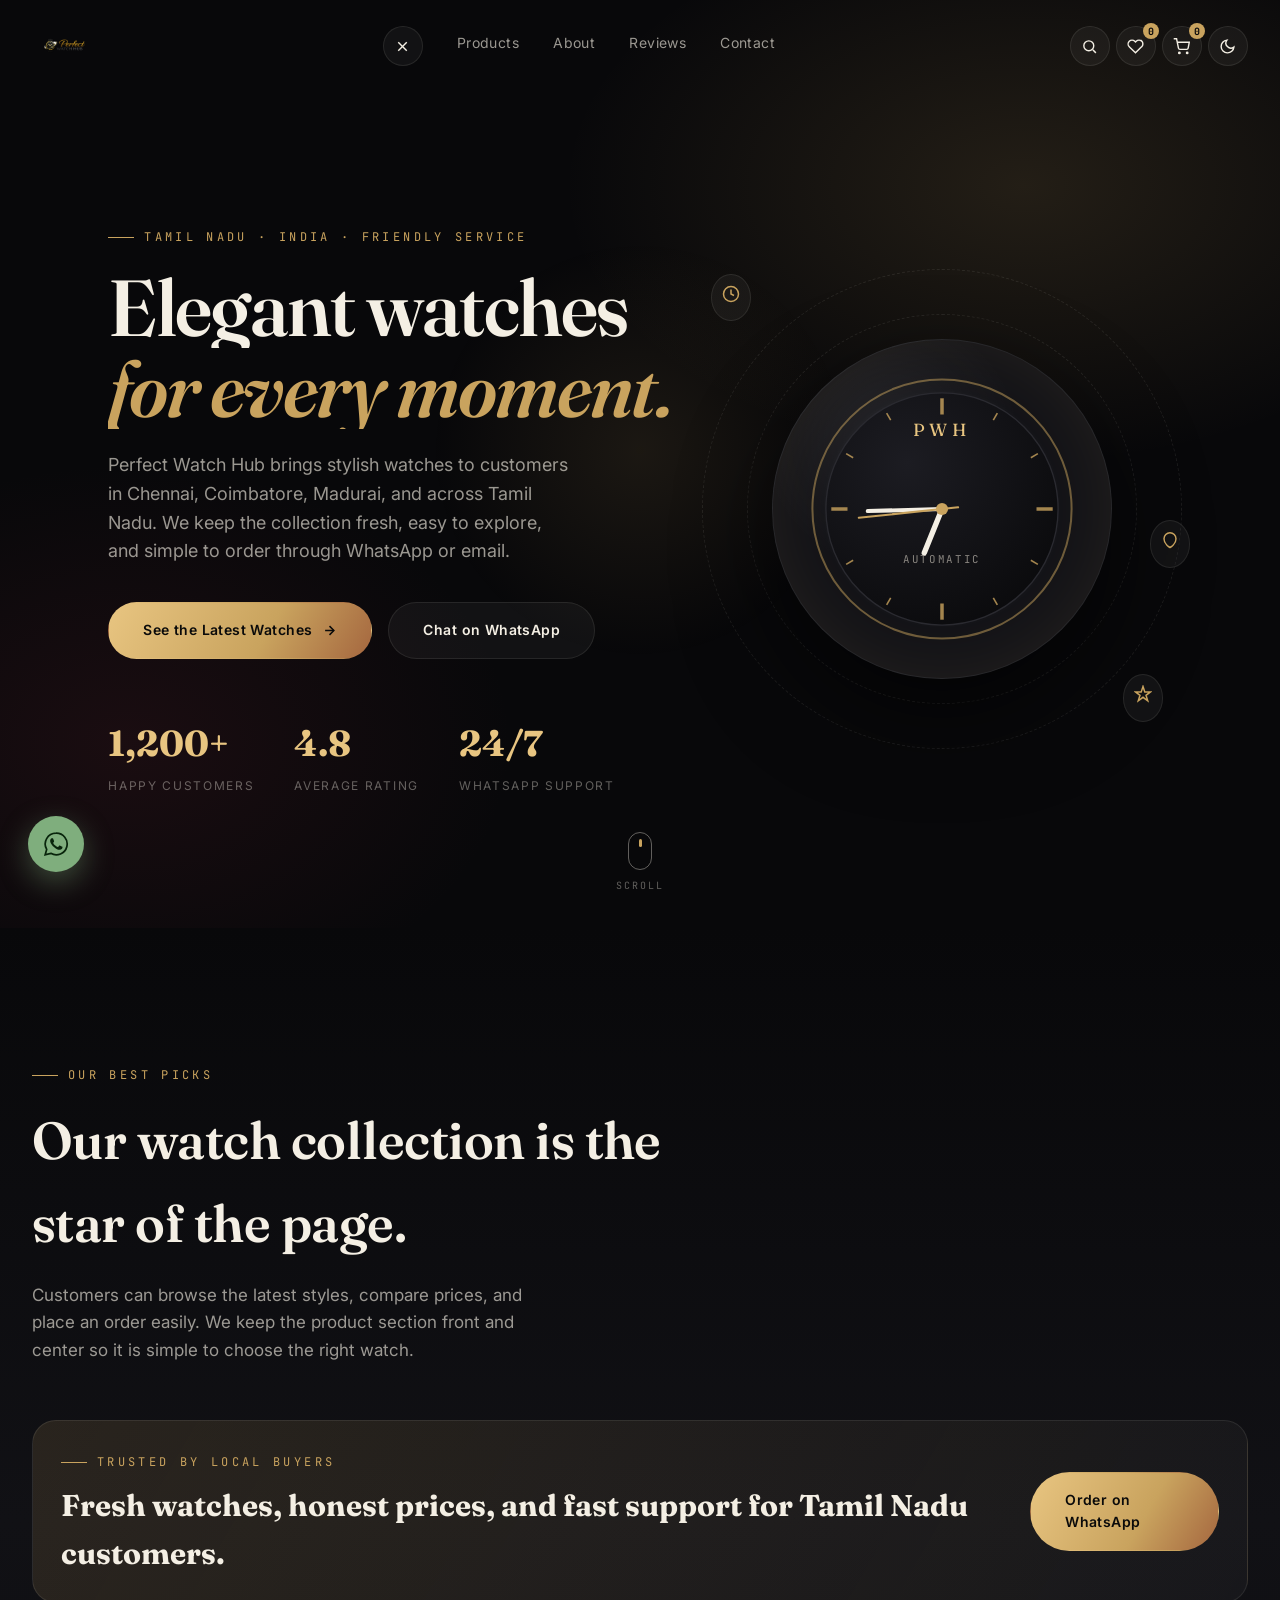
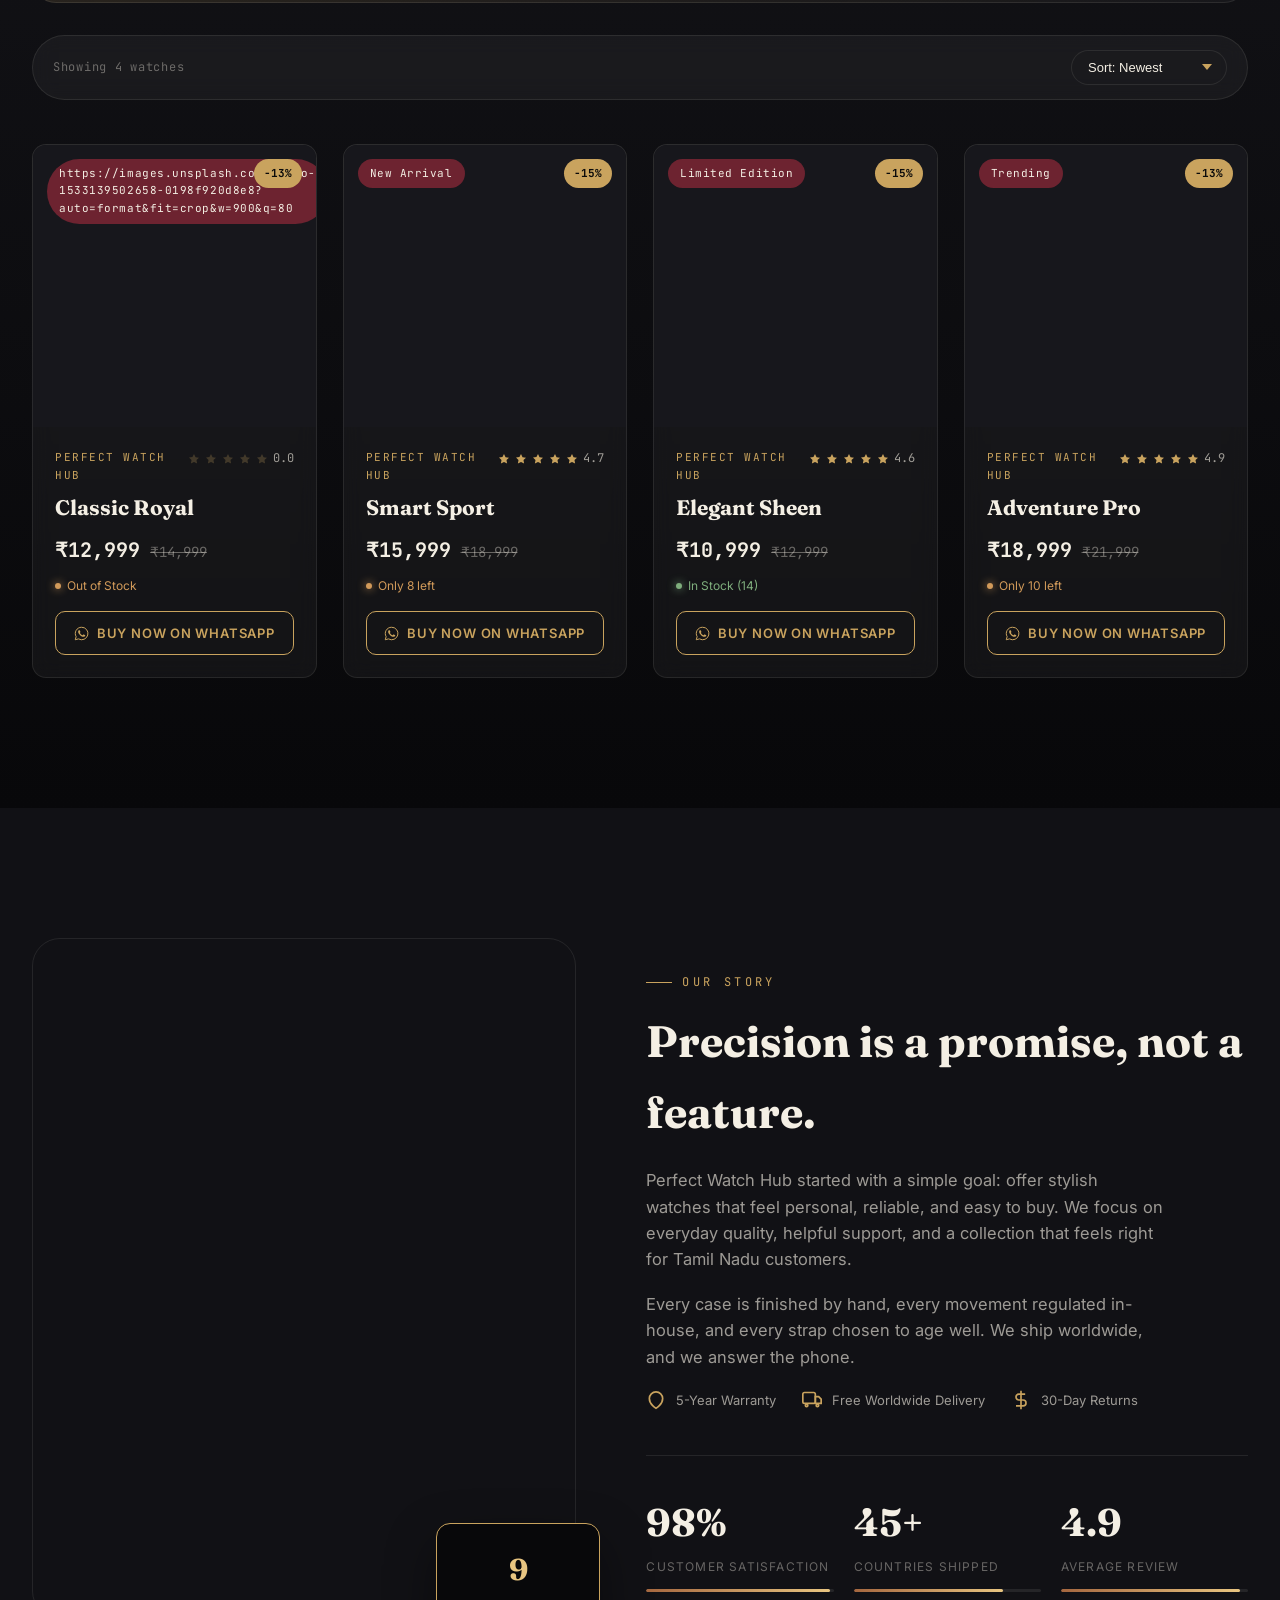
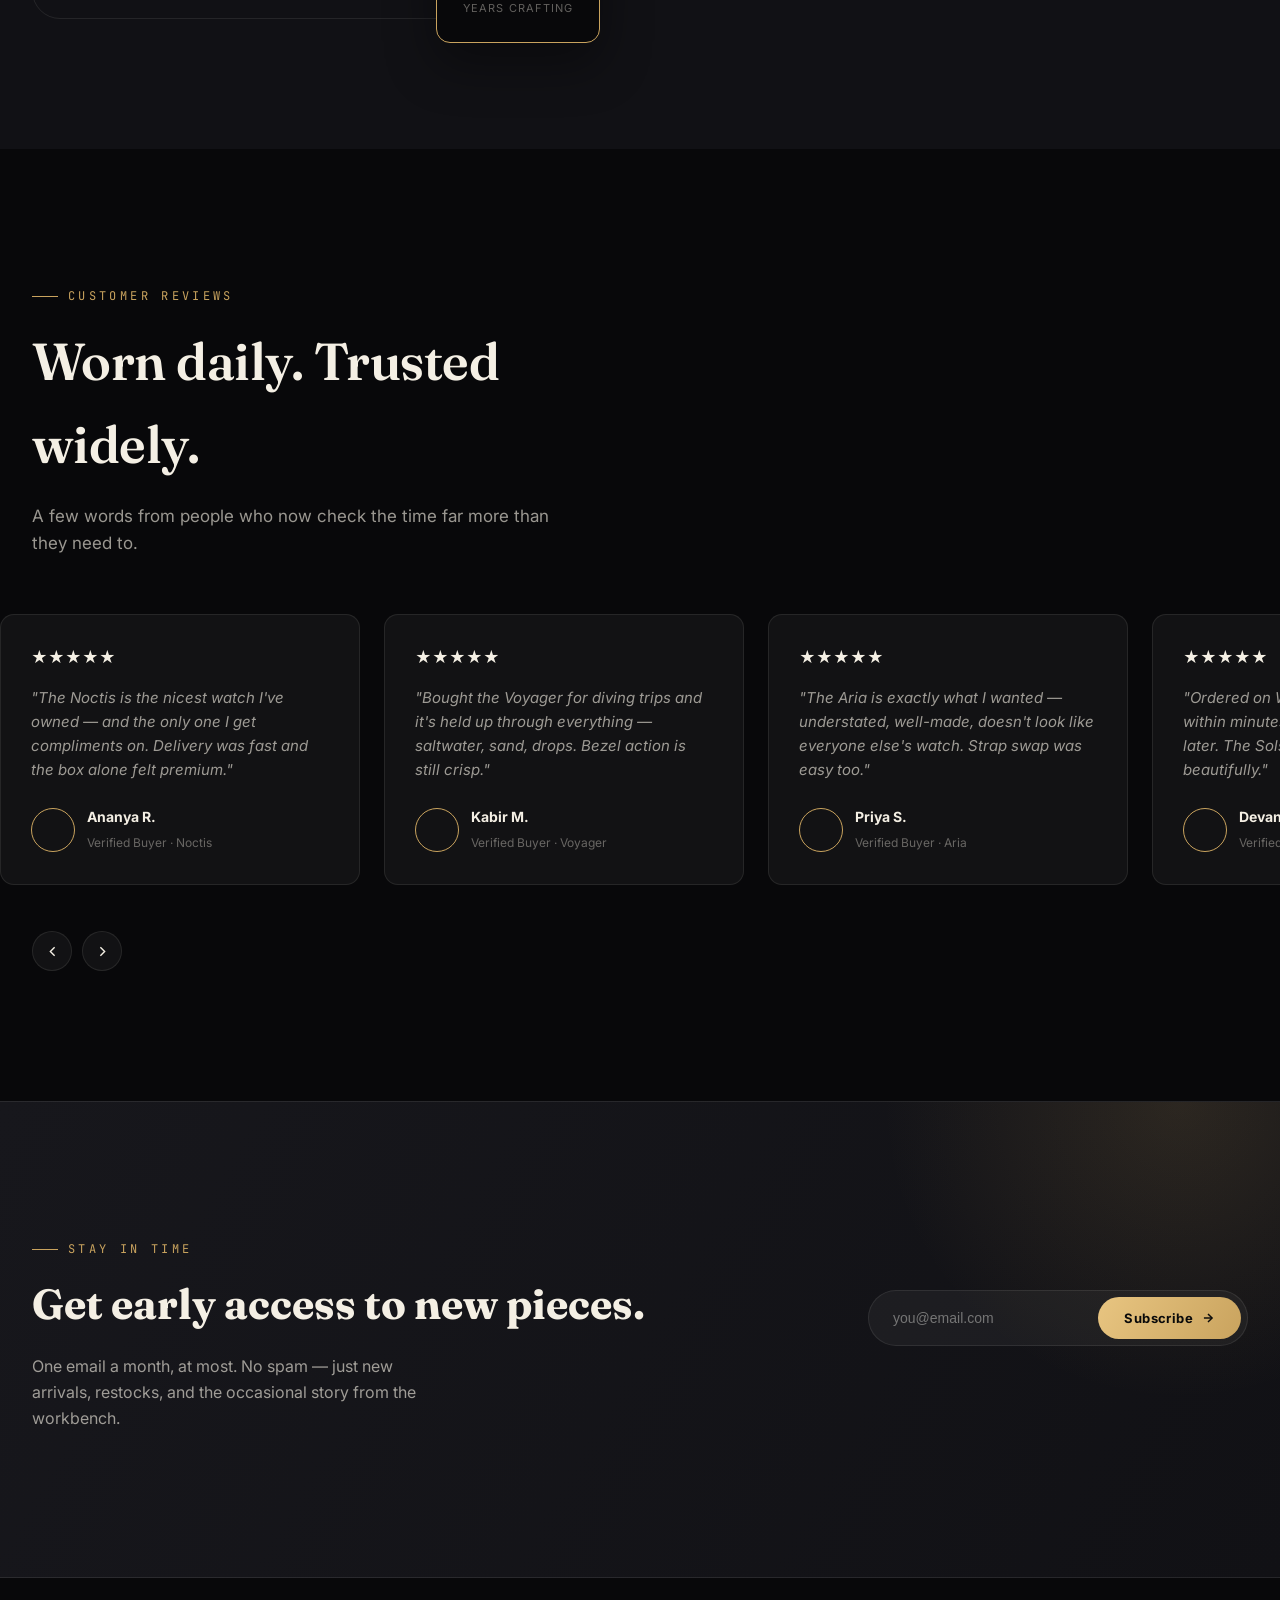
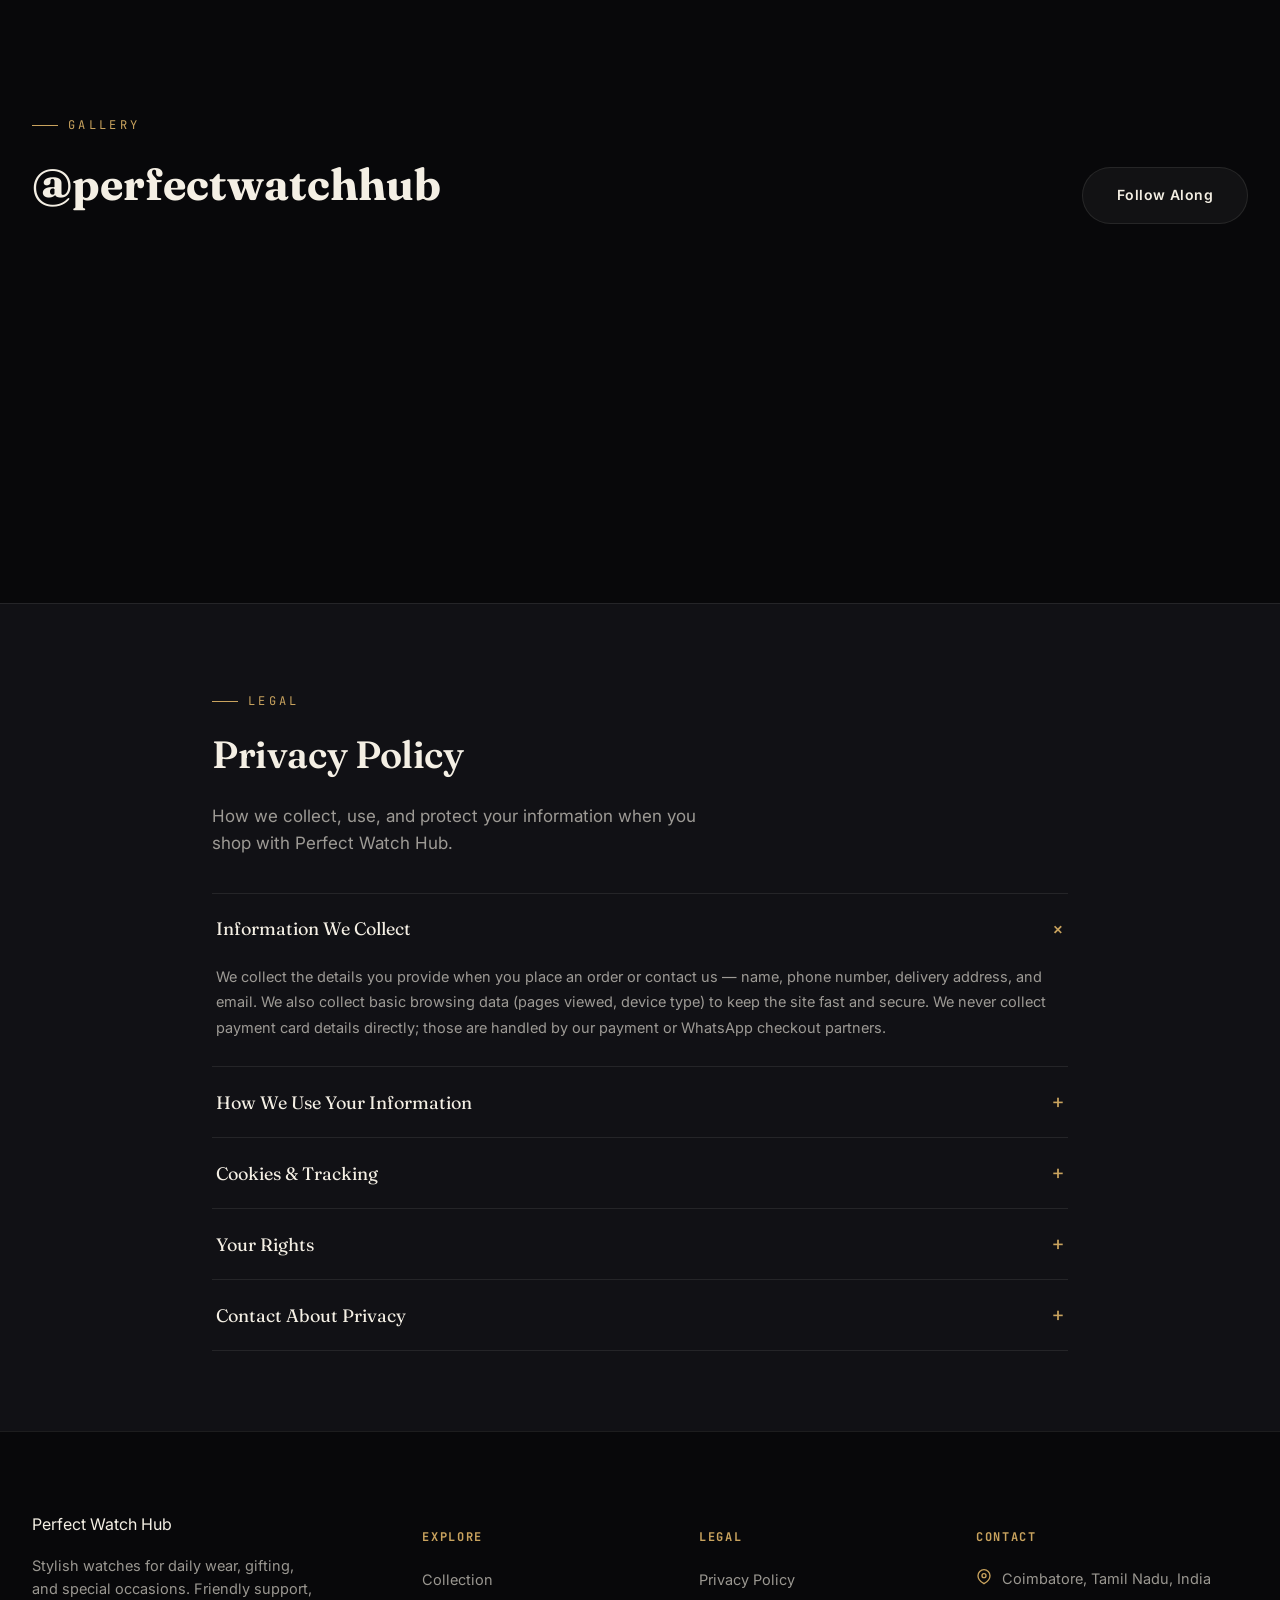
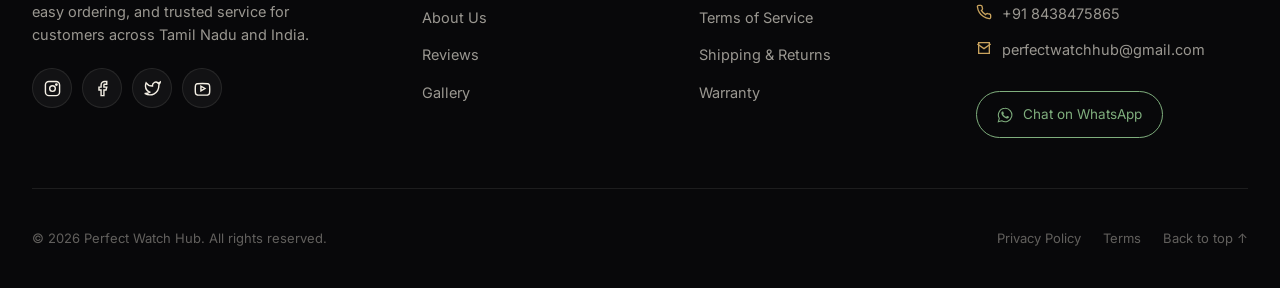
==== commit d8837be2: "f" ====
--- a/index.html
+++ b/index.html
@@ -26,9 +26,14 @@
 <!-- ================= NAVBAR ================= -->
 <header class="navbar" id="navbar">
   <div class="container nav-inner">
-    <a href="#top" class="brand"><span class="dot"></span> Perfect Watch Hub</a>
+    <a href="#top" class="brand">
+      <img src="logo.png" alt="Perfect Watch Hub logo" class="brand-logo">
+    </a>
 
     <nav class="nav-links" id="navLinks">
+      <button class="icon-btn nav-close" id="navClose" aria-label="Close menu">
+        <svg viewBox="0 0 24 24" fill="none" stroke="currentColor" stroke-width="2"><line x1="18" y1="6" x2="6" y2="18"/><line x1="6" y1="6" x2="18" y2="18"/></svg>
+      </button>
       <a href="#products" class="nav-link">Products</a>
       <a href="#about" class="nav-link">About</a>
       <a href="#reviews" class="nav-link">Reviews</a>
@@ -57,6 +62,7 @@
     </div>
   </div>
 </header>
+<div class="nav-backdrop" id="navBackdrop"></div>
 
 <!-- Search overlay -->
 <div class="search-panel" id="searchPanel">
--- a/style.css
+++ b/style.css
@@ -120,14 +120,15 @@
 }
 [data-theme="light"] .navbar.scrolled{ background:rgba(246,241,230,.78); }
 .nav-inner{ display:flex; align-items:center; justify-content:space-between; gap:24px; }
-.brand{ font-family:var(--font-display); font-size:22px; font-weight:600; letter-spacing:.02em; display:flex; align-items:center; gap:10px; }
-.brand .dot{ width:7px; height:7px; border-radius:50%; background:var(--gold); box-shadow:0 0 12px var(--gold); }
+.brand{ display:flex; align-items:center; }
+.brand-logo{ width:56px; height:auto; display:block; }
 .nav-links{ display:flex; gap:34px; }
 .nav-links a{ position:relative; font-size:14px; letter-spacing:.03em; color:var(--ivory-dim); padding:6px 0; transition:color .3s; }
 .nav-links a::after{ content:''; position:absolute; left:0; bottom:0; width:0; height:1px; background:var(--gold); transition:width .35s var(--ease-out); }
 .nav-links a:hover{ color:var(--ivory); }
 .nav-links a:hover::after{ width:100%; }
 .nav-actions{ display:flex; align-items:center; gap:6px; }
+.nav-close{ display:none; }
 .icon-btn{
   width:40px; height:40px; border-radius:50%; border:1px solid var(--line); background:var(--bg-glass);
   display:flex; align-items:center; justify-content:center; color:var(--ivory); position:relative;
@@ -530,10 +531,15 @@
 }
 @media (max-width:840px){
   .nav-links{ position:fixed; top:0; right:0; height:100vh; width:78%; max-width:340px; background:var(--bg-1); flex-direction:column;
-    padding:110px 36px; gap:26px; transform:translateX(100%); transition:transform .5s var(--ease-out); border-left:1px solid var(--line); z-index:999; }
+    padding:110px 28px 28px; gap:24px; transform:translateX(100%); transition:transform .4s var(--ease-out); border-left:1px solid var(--line); z-index:1001; position:relative; }
   .nav-links.open{ transform:translateX(0); }
   .nav-toggle{ display:flex; }
   .nav-links a::after{ display:none; }
+  .nav-close{ display:flex; position:absolute; top:18px; right:18px; width:44px; height:44px; }
+  .nav-backdrop{ position:fixed; inset:0; background:rgba(0,0,0,.42); opacity:0; pointer-events:none; transition:opacity .3s ease; z-index:1000; }
+  .nav-backdrop.open{ opacity:1; pointer-events:auto; }
+  .brand-logo{ width:42px; height:auto; object-fit:contain; }
+  .nav-actions{ gap:10px; }
   .product-highlight{ flex-direction:column; align-items:flex-start; }
 }
 @media (max-width:640px){
@@ -542,4 +548,9 @@
   .footer-grid{ grid-template-columns:1fr; gap:36px; }
   .footer-bottom{ flex-direction:column; align-items:flex-start; }
   .stat-row{ grid-template-columns:1fr; gap:26px; }
-}
+  .navbar .nav-inner{ gap:12px; }
+  .nav-actions{ gap:8px; }
+  .icon-btn{ width:38px; height:38px; }
+  .nav-toggle{ width:42px; height:42px; }
+  .brand-logo{ width:38px; }
+}
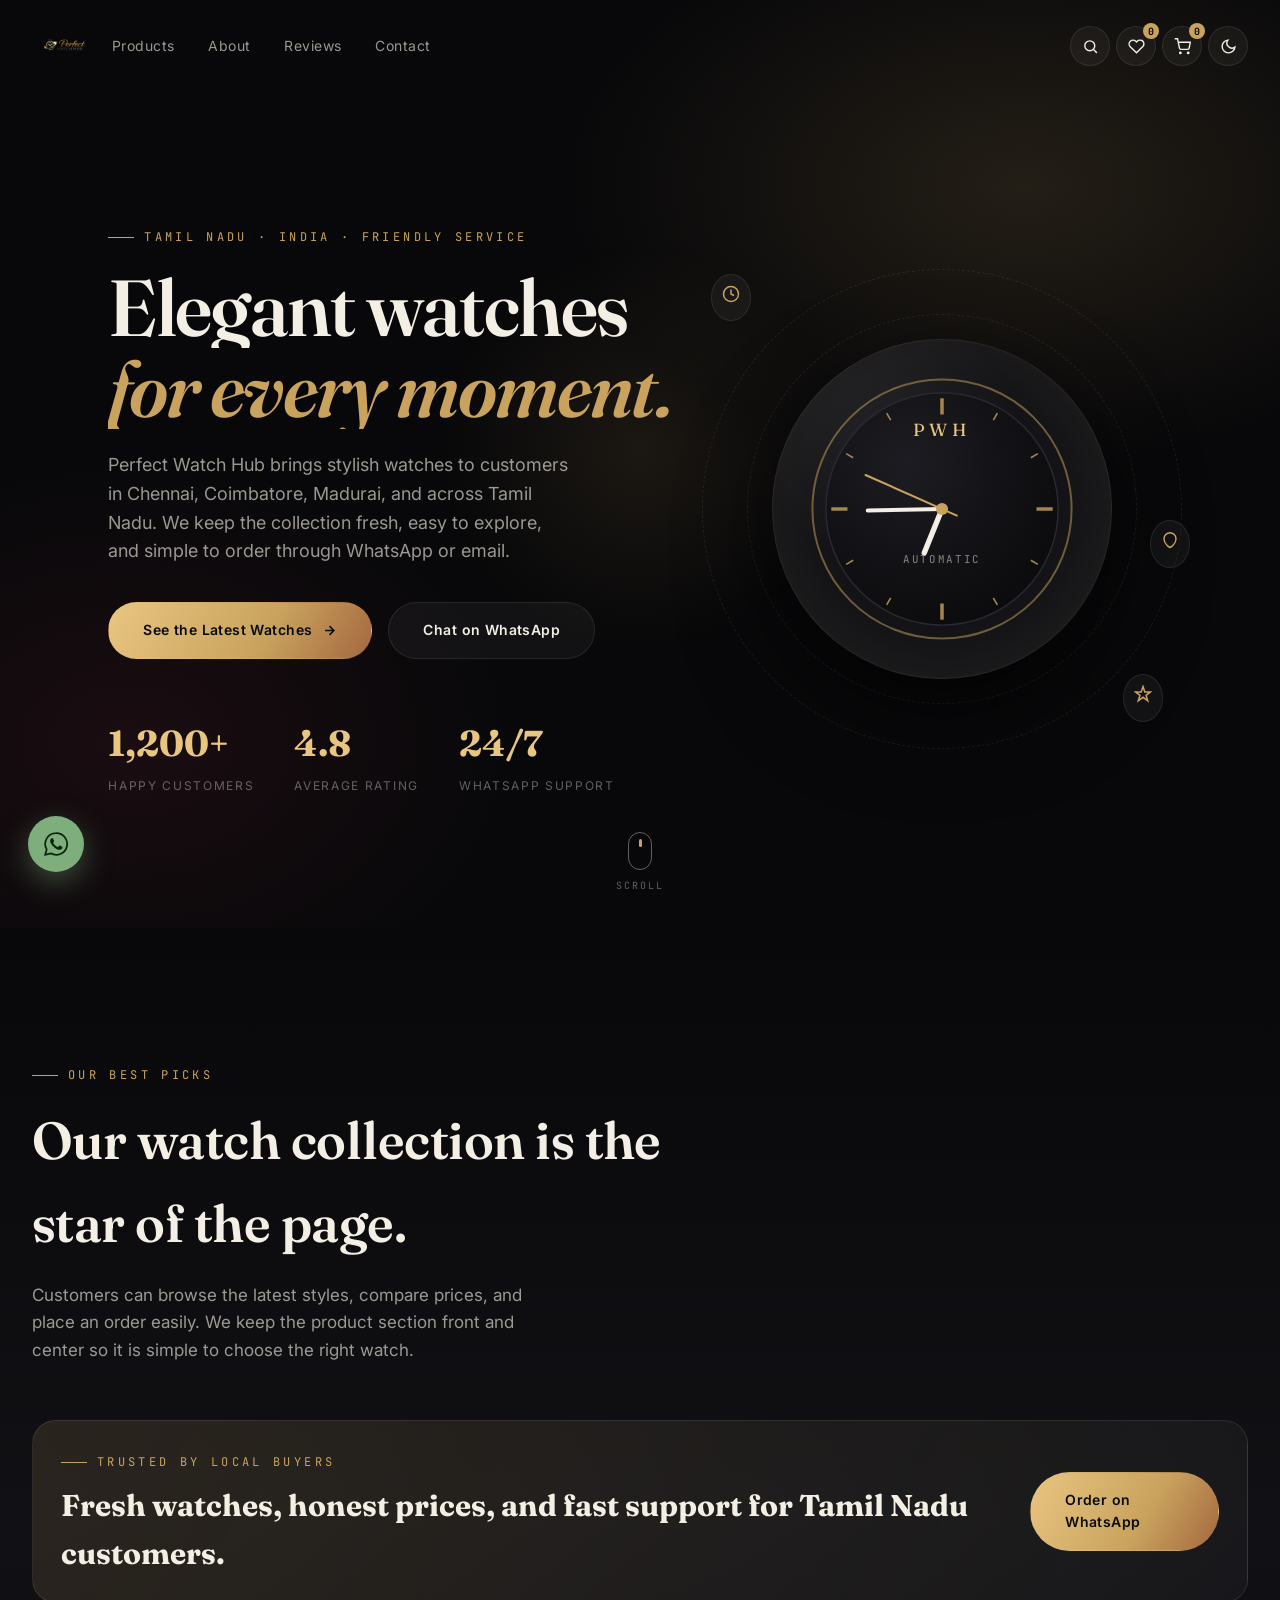
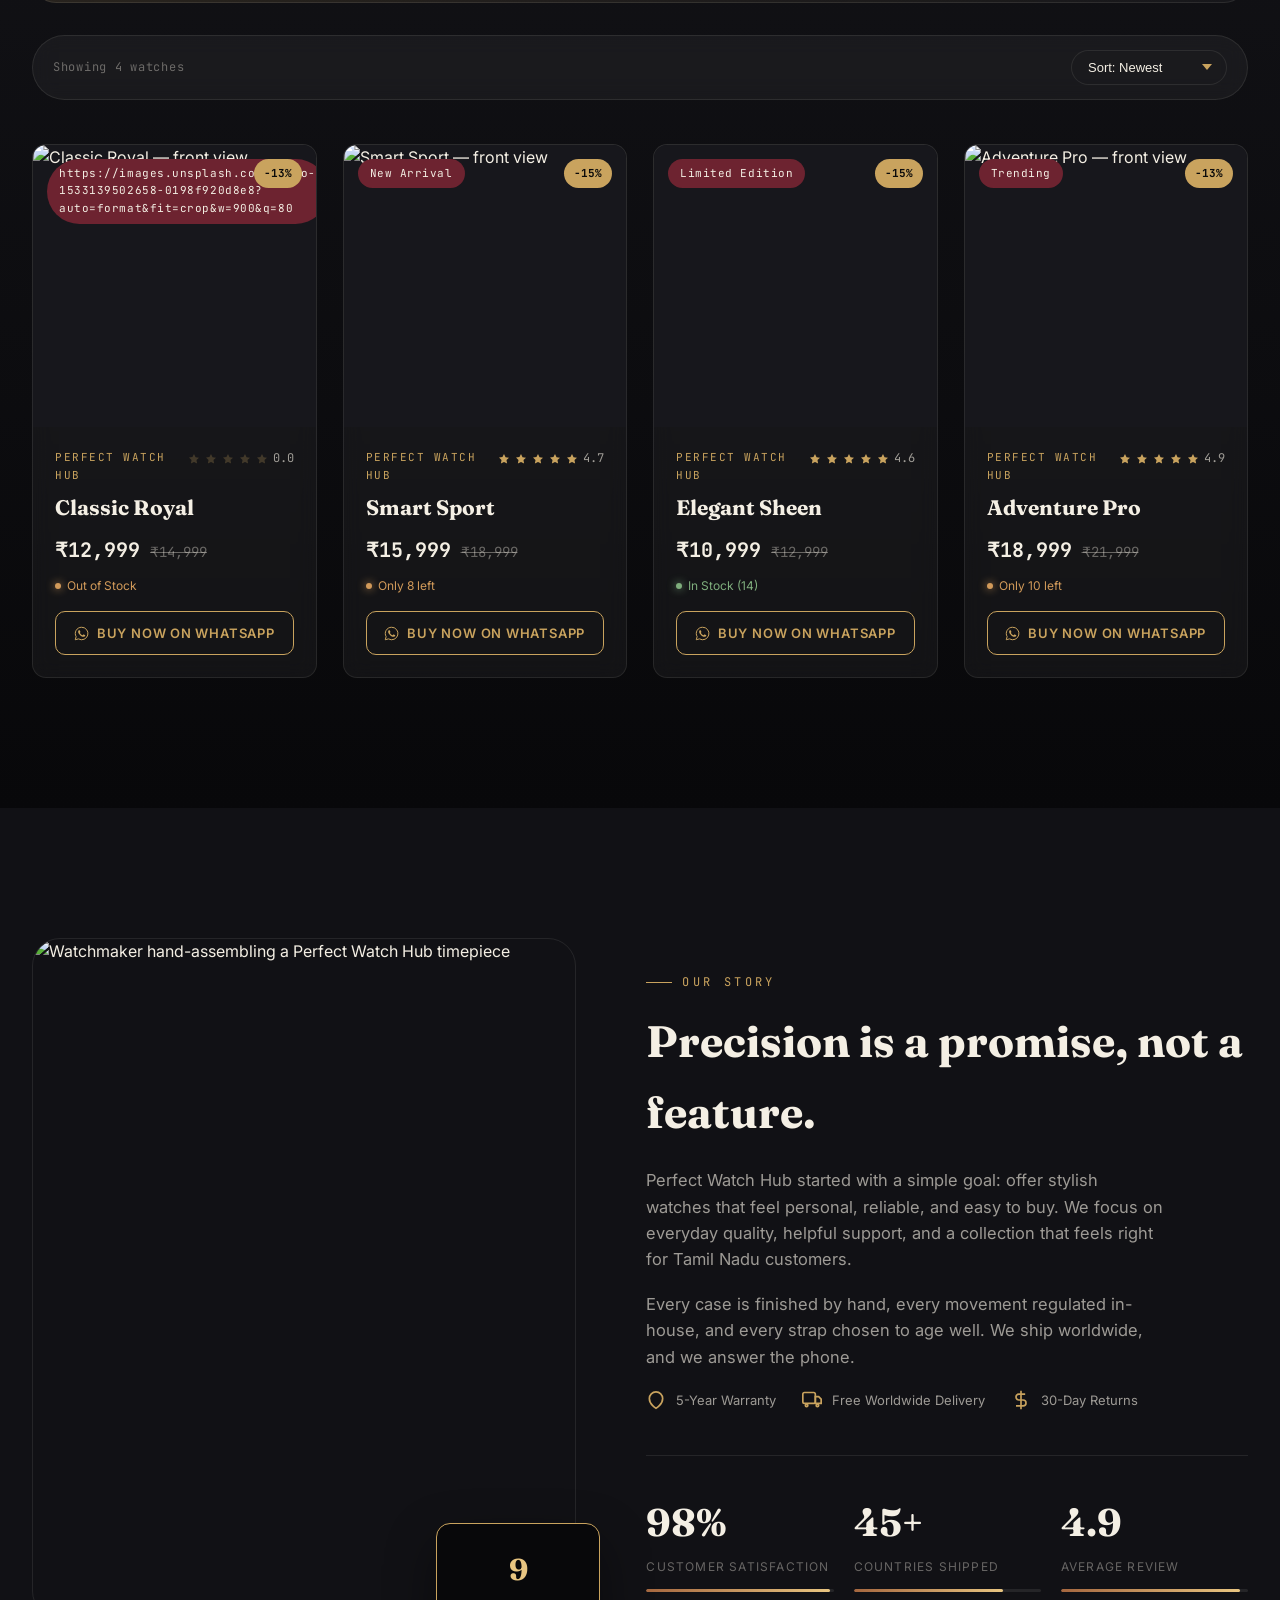
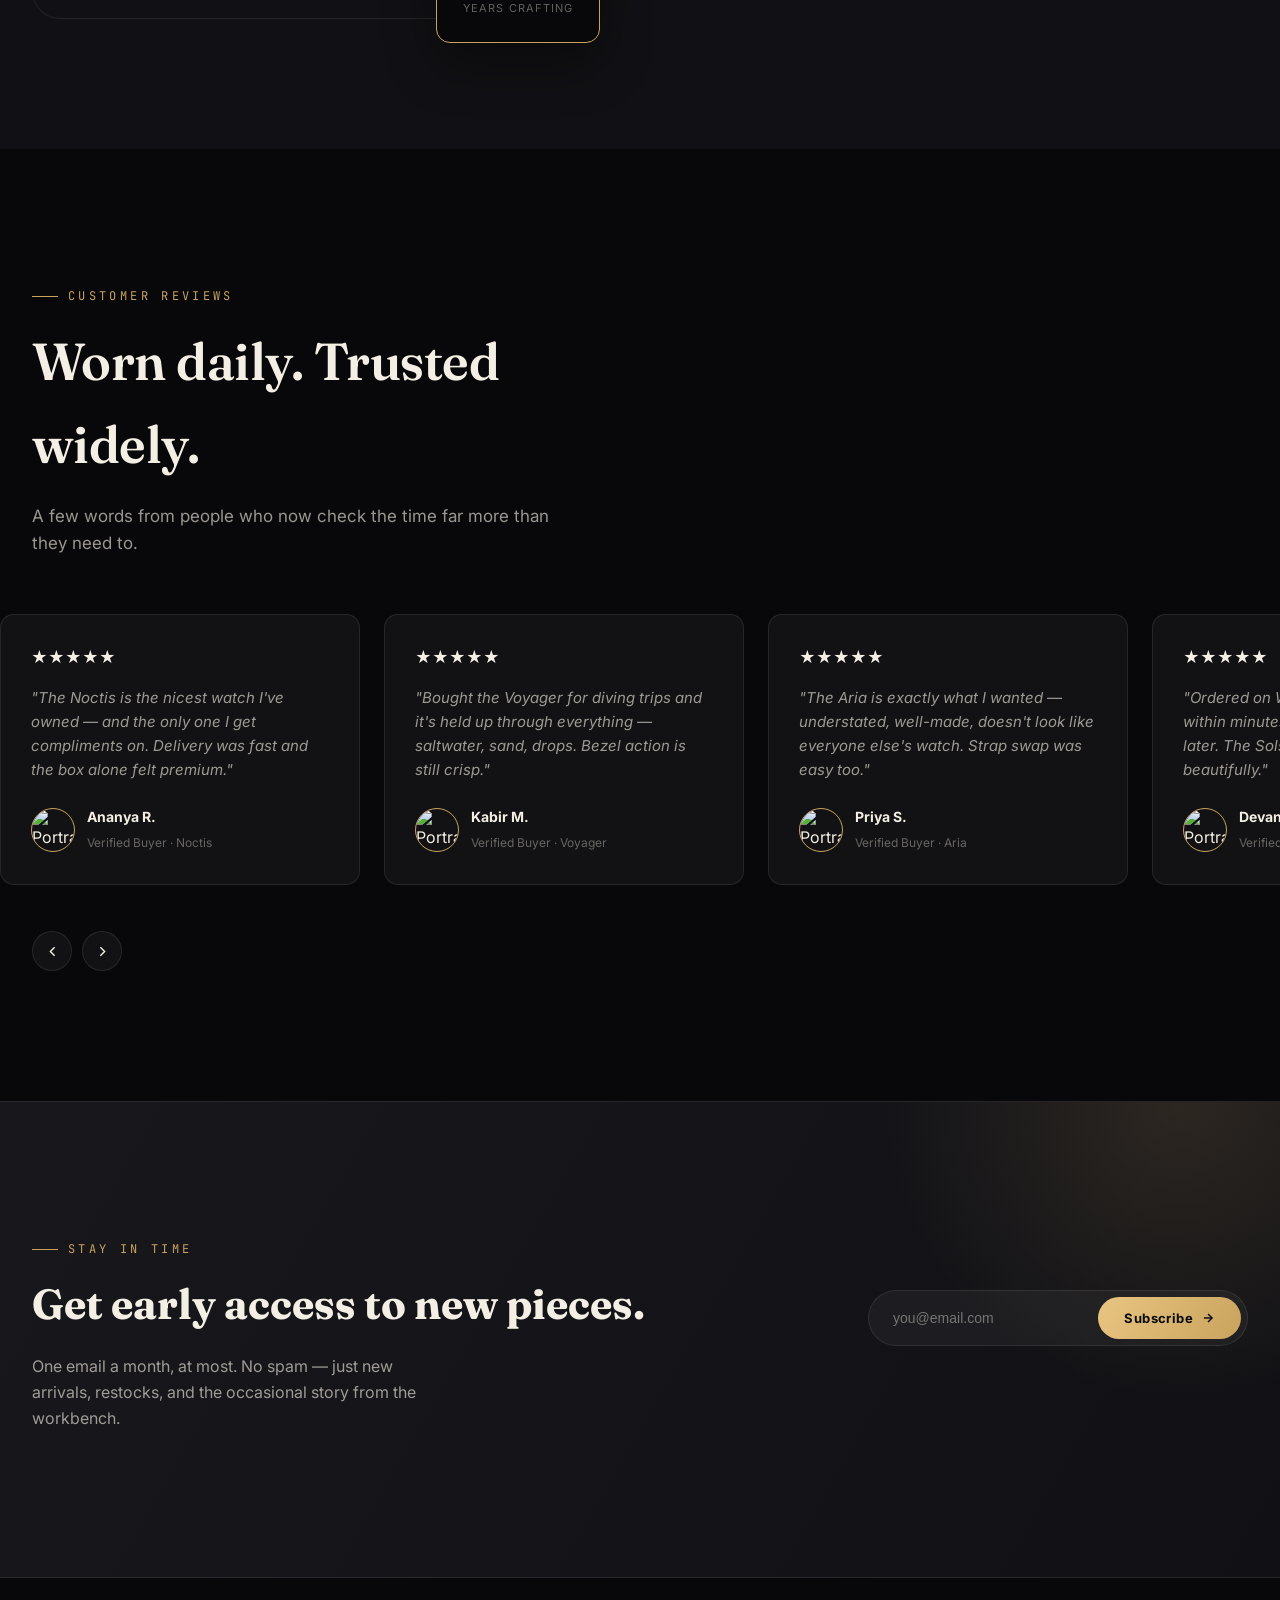
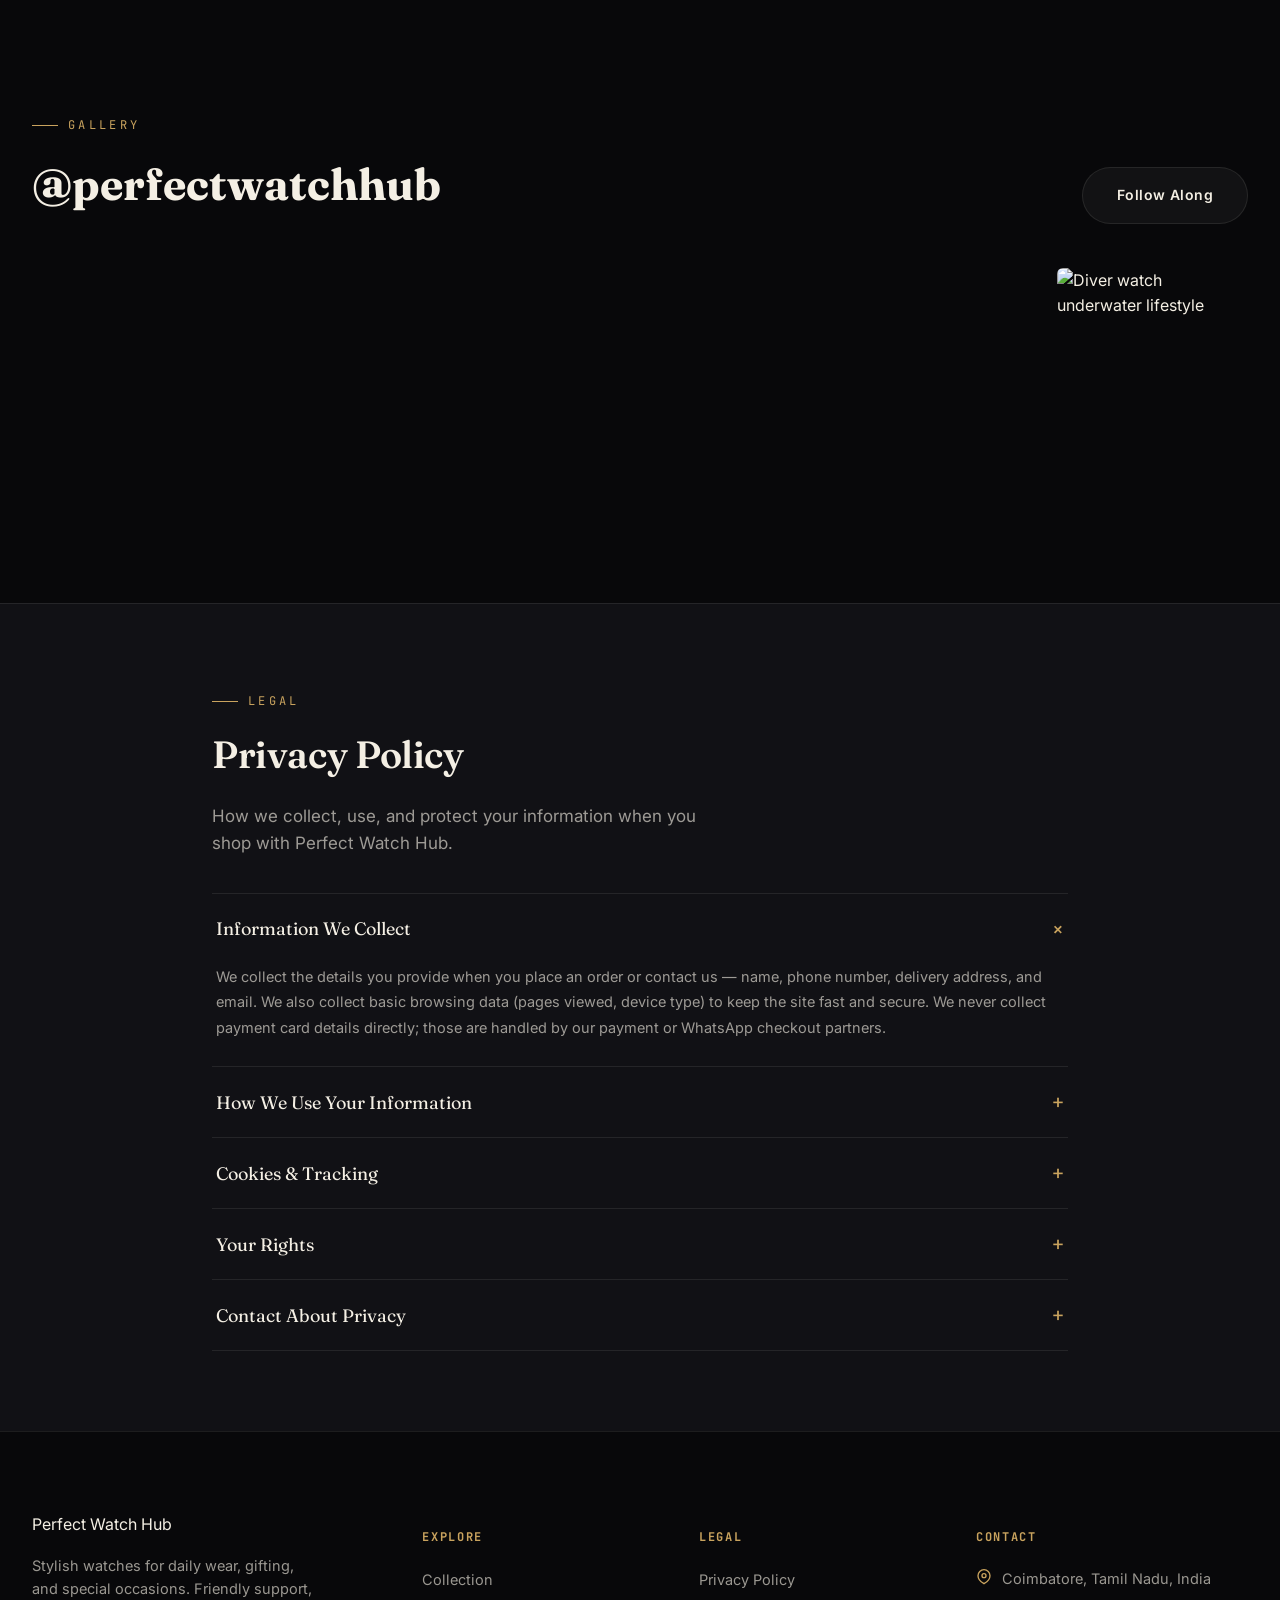
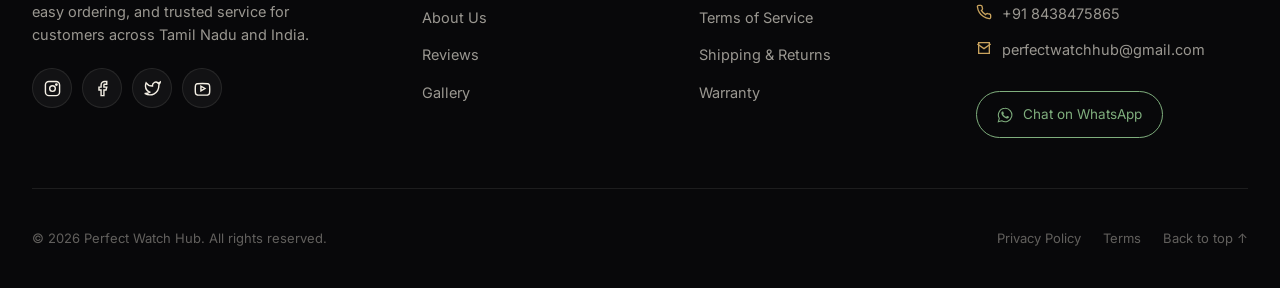
==== commit e7c8d6ee: "fiin" ====
--- a/index.html
+++ b/index.html
@@ -31,9 +31,6 @@
     </a>
 
     <nav class="nav-links" id="navLinks">
-      <button class="icon-btn nav-close" id="navClose" aria-label="Close menu">
-        <svg viewBox="0 0 24 24" fill="none" stroke="currentColor" stroke-width="2"><line x1="18" y1="6" x2="6" y2="18"/><line x1="6" y1="6" x2="18" y2="18"/></svg>
-      </button>
       <a href="#products" class="nav-link">Products</a>
       <a href="#about" class="nav-link">About</a>
       <a href="#reviews" class="nav-link">Reviews</a>
@@ -56,8 +53,9 @@
         <svg class="icon-moon" viewBox="0 0 24 24" fill="none" stroke="currentColor" stroke-width="2"><path d="M21 12.8A9 9 0 1 1 11.2 3 7 7 0 0 0 21 12.8z"/></svg>
         <svg class="icon-sun" viewBox="0 0 24 24" fill="none" stroke="currentColor" stroke-width="2"><circle cx="12" cy="12" r="4"/><path d="M12 2v2M12 20v2M4.9 4.9l1.4 1.4M17.7 17.7l1.4 1.4M2 12h2M20 12h2M4.9 19.1l1.4-1.4M17.7 6.3l1.4-1.4"/></svg>
       </button>
-      <button class="icon-btn nav-toggle" id="navToggle" aria-label="Menu">
-        <svg viewBox="0 0 24 24" fill="none" stroke="currentColor" stroke-width="2"><line x1="3" y1="6" x2="21" y2="6"/><line x1="3" y1="12" x2="21" y2="12"/><line x1="3" y1="18" x2="21" y2="18"/></svg>
+      <button class="icon-btn nav-toggle" id="navToggle" aria-label="Open menu" aria-expanded="false" aria-controls="navLinks" type="button">
+        <svg class="icon-menu" viewBox="0 0 24 24" fill="none" stroke="currentColor" stroke-width="2"><line x1="3" y1="6" x2="21" y2="6"/><line x1="3" y1="12" x2="21" y2="12"/><line x1="3" y1="18" x2="21" y2="18"/></svg>
+        <svg class="icon-close" viewBox="0 0 24 24" fill="none" stroke="currentColor" stroke-width="2"><line x1="18" y1="6" x2="6" y2="18"/><line x1="6" y1="6" x2="18" y2="18"/></svg>
       </button>
     </div>
   </div>
--- a/style.css
+++ b/style.css
@@ -44,7 +44,8 @@
 }
 
 *,*::before,*::after{ box-sizing:border-box; }
-html{ scroll-behavior:smooth; }
+html{ scroll-behavior:smooth; scroll-padding-top:100px; }
+section[id]{ scroll-margin-top:100px; }
 body{
   margin:0;
   background:var(--bg-0);
@@ -127,8 +128,7 @@
 .nav-links a::after{ content:''; position:absolute; left:0; bottom:0; width:0; height:1px; background:var(--gold); transition:width .35s var(--ease-out); }
 .nav-links a:hover{ color:var(--ivory); }
 .nav-links a:hover::after{ width:100%; }
-.nav-actions{ display:flex; align-items:center; gap:6px; }
-.nav-close{ display:none; }
+.nav-actions{ display:flex; align-items:center; gap:6px; margin-left:auto; flex-shrink:0; }
 .icon-btn{
   width:40px; height:40px; border-radius:50%; border:1px solid var(--line); background:var(--bg-glass);
   display:flex; align-items:center; justify-content:center; color:var(--ivory); position:relative;
@@ -141,6 +141,9 @@
   width:16px; height:16px; border-radius:50%; display:flex; align-items:center; justify-content:center; font-family:var(--font-mono);
 }
 .nav-toggle{ display:none; }
+.nav-toggle .icon-close{ display:none; }
+.nav-toggle.active .icon-menu{ display:none; }
+.nav-toggle.active .icon-close{ display:block; }
 
 .search-panel{
   position:fixed; top:0; left:0; right:0; z-index:1001; background:rgba(8,8,10,.97); backdrop-filter:blur(20px);
@@ -529,18 +532,56 @@
   .about-grid{ grid-template-columns:1fr; }
   .footer-grid{ grid-template-columns:1fr 1fr; }
 }
+@media (max-width:992px){
+  .nav-inner{ position:relative; }
+  .nav-toggle{ display:flex; }
+  .nav-links{
+    position:absolute; top:100%; left:0; width:100%; background:var(--bg-1); backdrop-filter:blur(20px);
+    border:1px solid var(--line); border-radius:16px; padding:20px; display:flex; flex-direction:column; gap:18px;
+    opacity:0; visibility:hidden; transform:translateY(-15px); transition:opacity .3s ease, visibility .3s ease, transform .3s ease;
+    z-index:1001;
+  }
+  .nav-links.open,
+  .nav-links.active{ opacity:1; visibility:visible; transform:translateY(10px); }
+  .nav-links a{ display:block; width:100%; padding:12px 0; font-size:16px; border-bottom:1px solid rgba(255,255,255,.08); }
+  .nav-links a:last-child{ border-bottom:none; }
+}
 @media (max-width:840px){
   .nav-links{ position:fixed; top:0; right:0; height:100vh; width:78%; max-width:340px; background:var(--bg-1); flex-direction:column;
-    padding:110px 28px 28px; gap:24px; transform:translateX(100%); transition:transform .4s var(--ease-out); border-left:1px solid var(--line); z-index:1001; position:relative; }
+    padding:110px 28px 28px; gap:24px; transform:translateX(100%); transition:transform .4s var(--ease-out); border-left:1px solid var(--line); z-index:1001;
+    pointer-events:none; overflow-y:auto; }
   .nav-links.open{ transform:translateX(0); }
+  .nav-links.active{ transform:translateX(0); pointer-events:auto; }
   .nav-toggle{ display:flex; }
   .nav-links a::after{ display:none; }
-  .nav-close{ display:flex; position:absolute; top:18px; right:18px; width:44px; height:44px; }
   .nav-backdrop{ position:fixed; inset:0; background:rgba(0,0,0,.42); opacity:0; pointer-events:none; transition:opacity .3s ease; z-index:1000; }
   .nav-backdrop.open{ opacity:1; pointer-events:auto; }
   .brand-logo{ width:42px; height:auto; object-fit:contain; }
-  .nav-actions{ gap:10px; }
+  .nav-actions{ gap:10px; flex-wrap:nowrap; }
   .product-highlight{ flex-direction:column; align-items:flex-start; }
+}
+@media (max-width:768px){
+  .container{ padding:0 18px; }
+  .brand{ font-size:18px; }
+  .nav-actions{ gap:4px; }
+  .icon-btn{ width:38px; height:38px; }
+  .hero-inner{ grid-template-columns:1fr; text-align:center; gap:50px; }
+  .hero-copy p{ margin:auto; }
+  .hero-cta{ justify-content:center; }
+  .hero-stats{ justify-content:center; flex-wrap:wrap; gap:20px; }
+  .about-grid{ grid-template-columns:1fr; gap:50px; }
+  .stat-row{ grid-template-columns:1fr; }
+  .newsletter-inner{ flex-direction:column; text-align:center; }
+  .insta-grid{ grid-template-columns:repeat(2,1fr); }
+  .footer-grid{ grid-template-columns:1fr; gap:40px; }
+}
+@media (max-width:576px){
+  .product-grid{ grid-template-columns:1fr; }
+  .products-toolbar{ flex-direction:column; align-items:stretch; border-radius:18px; }
+  .sort-select{ width:100%; }
+  .hero-copy h1{ font-size:40px; }
+  .watch-glass{ width:260px; height:260px; }
+  .watch-face-svg{ width:210px; height:210px; }
 }
 @media (max-width:640px){
   section{ padding:80px 0; }
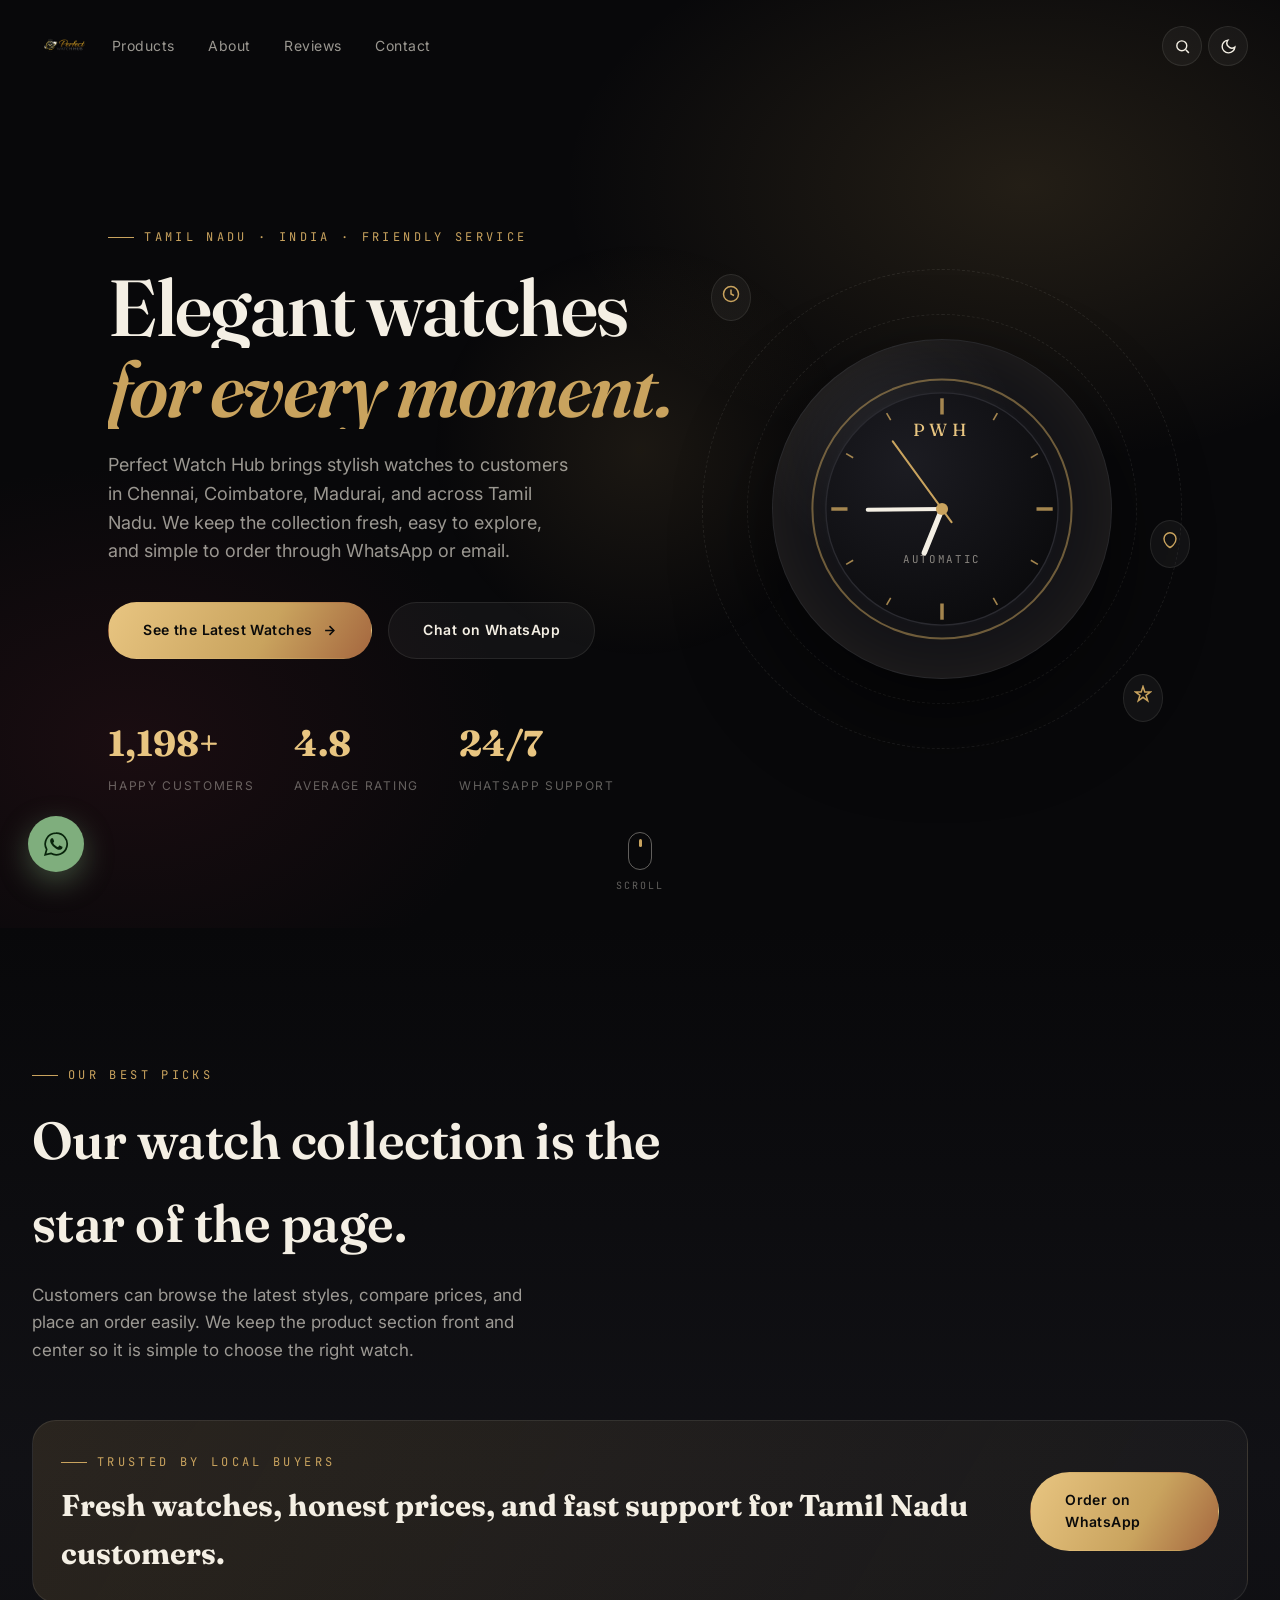
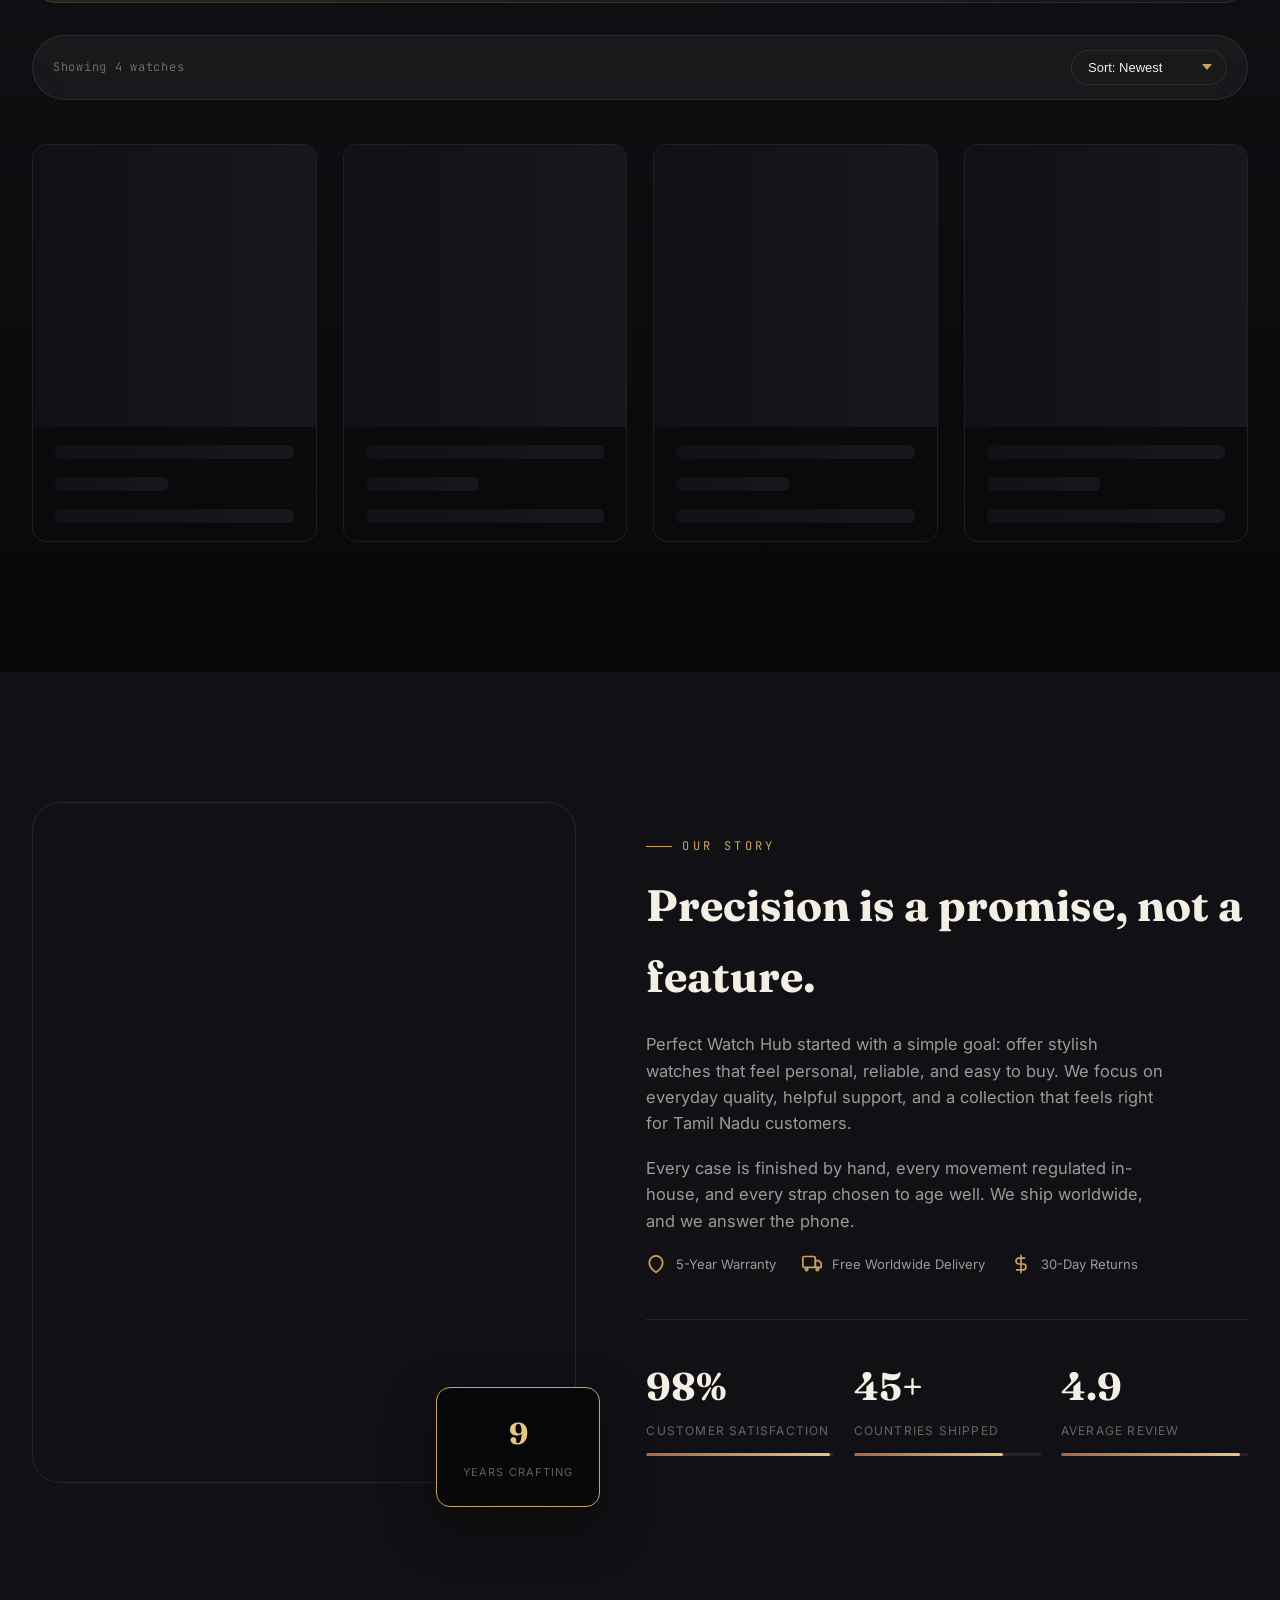
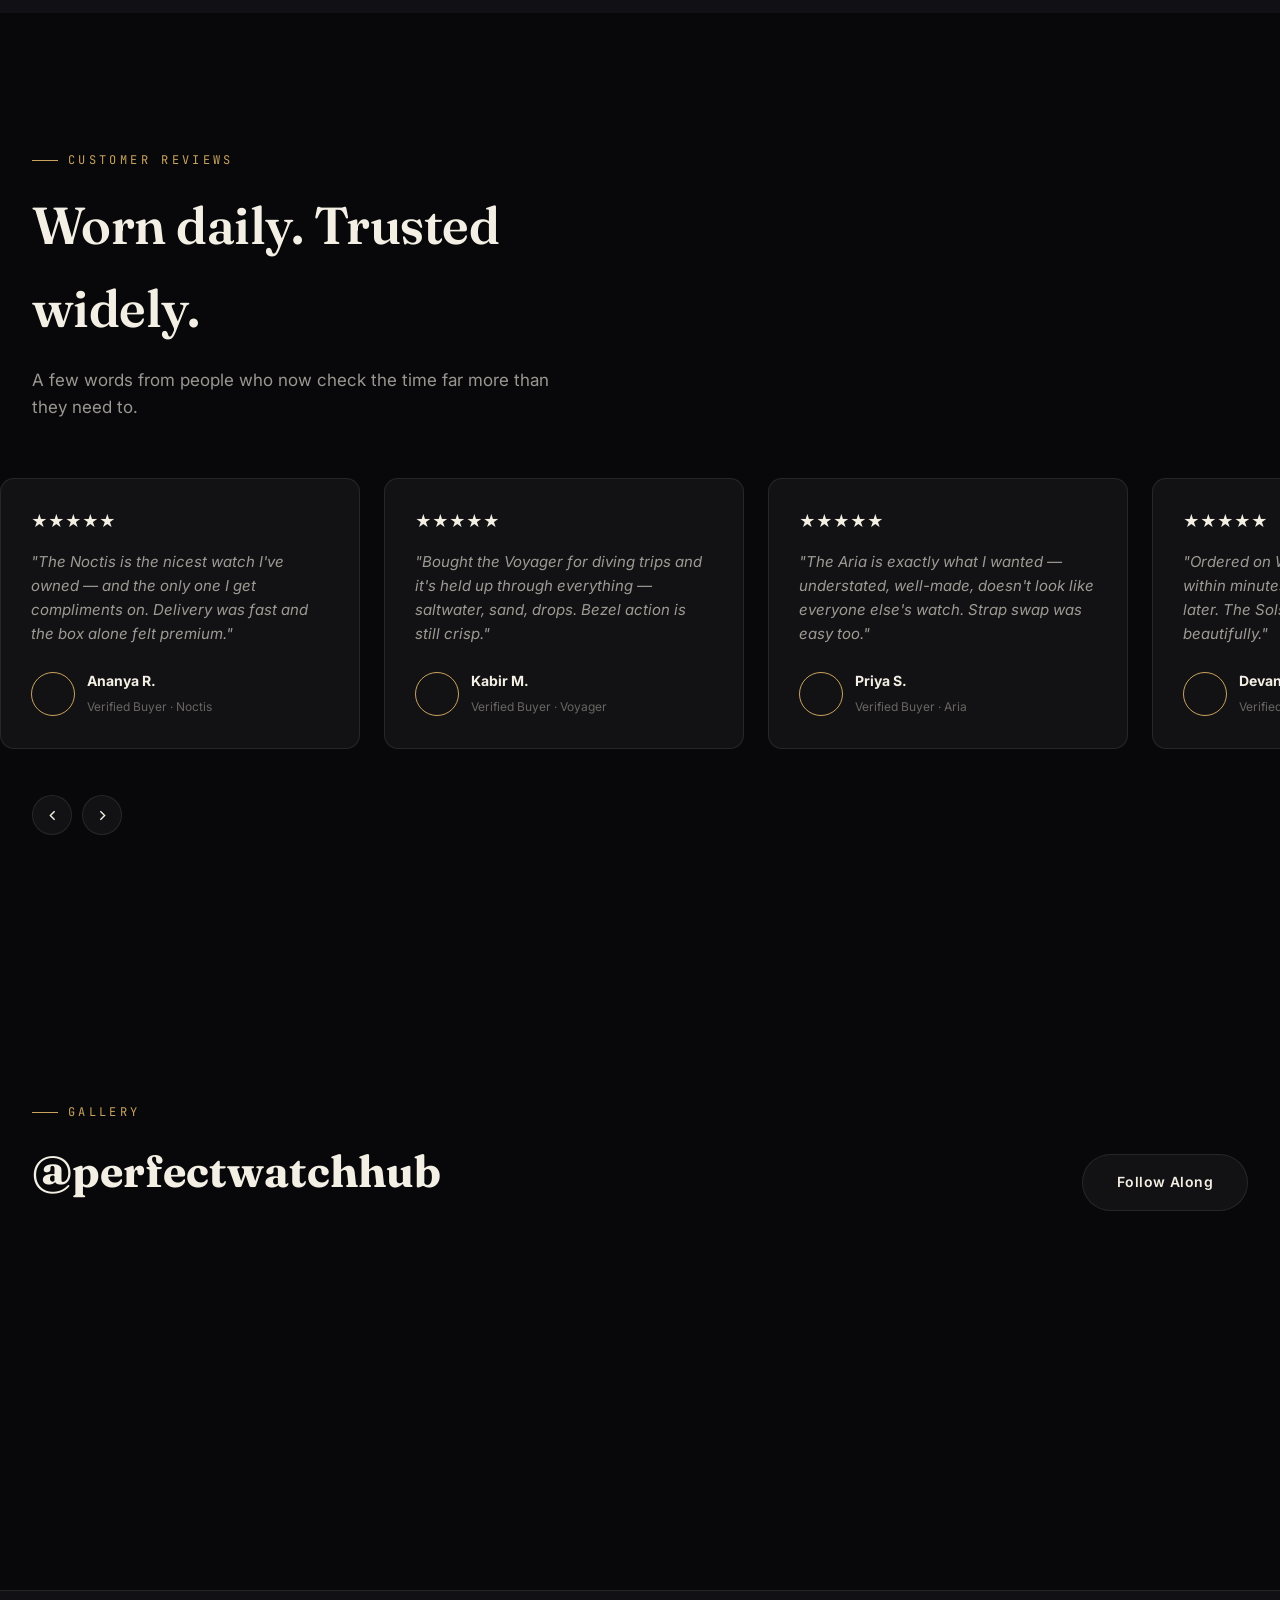
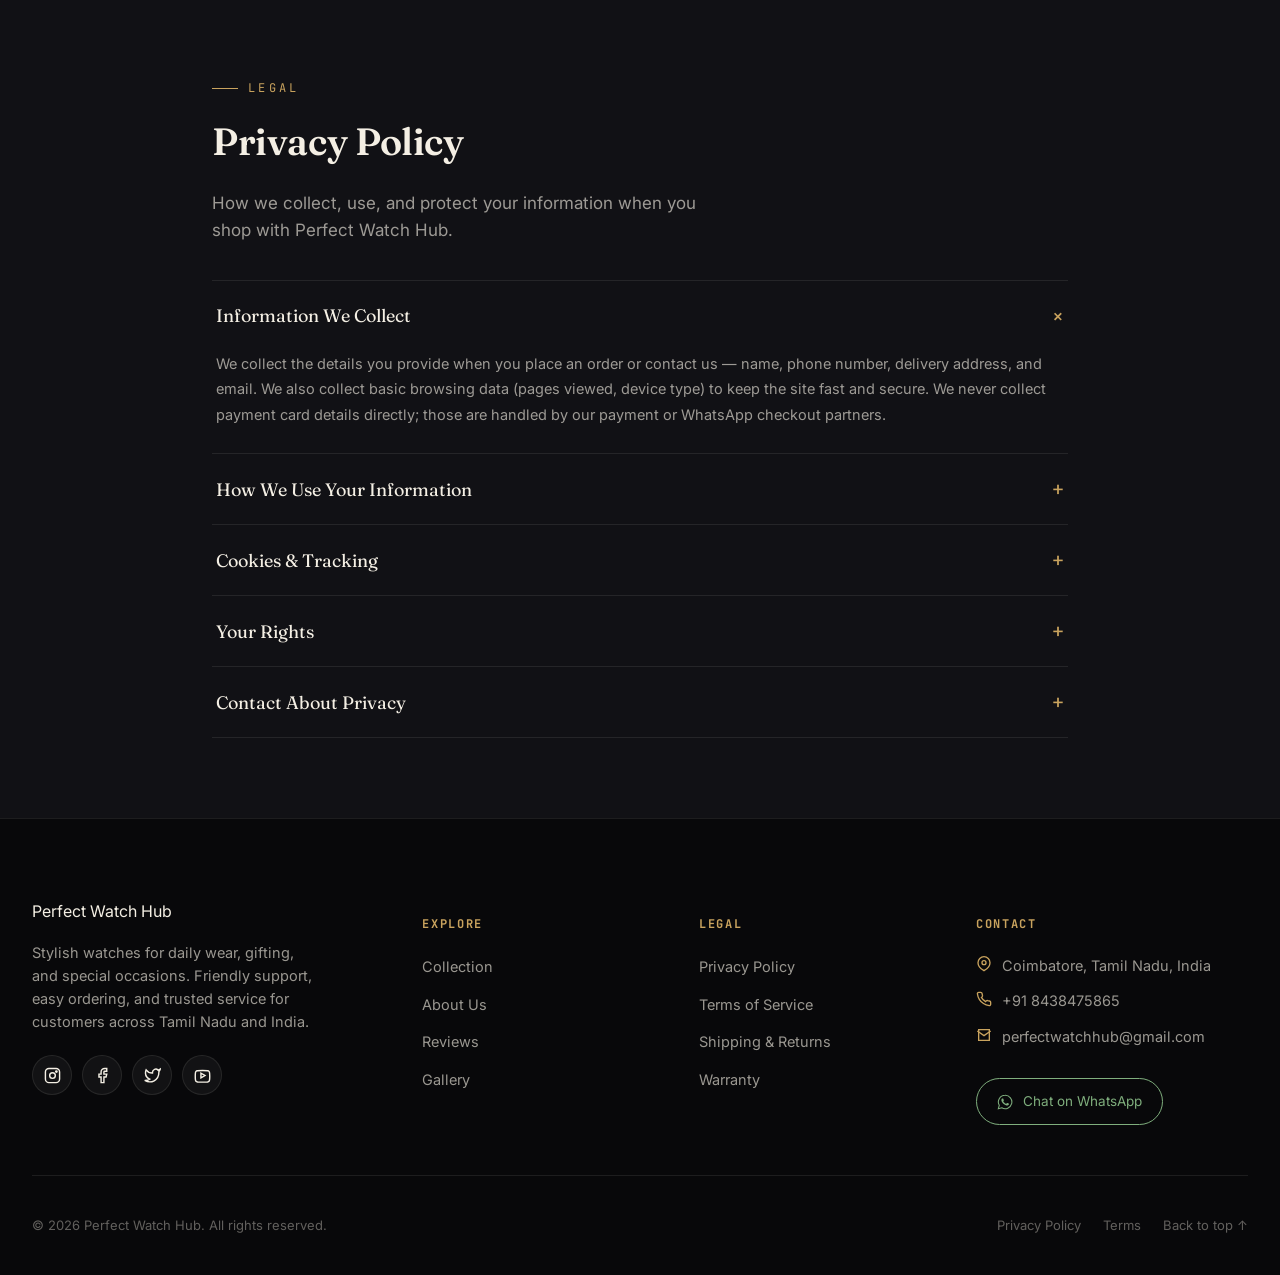
==== commit f65a3e9e: "AA" ====
--- a/index.html
+++ b/index.html
@@ -41,14 +41,6 @@
       <button class="icon-btn" id="searchToggle" aria-label="Search">
         <svg viewBox="0 0 24 24" fill="none" stroke="currentColor" stroke-width="2"><circle cx="11" cy="11" r="7"/><line x1="21" y1="21" x2="16.65" y2="16.65"/></svg>
       </button>
-      <button class="icon-btn" id="wishlistBtn" aria-label="Wishlist">
-        <svg viewBox="0 0 24 24" fill="none" stroke="currentColor" stroke-width="2"><path d="M20.8 4.6a5.5 5.5 0 0 0-7.8 0L12 5.6l-1-1a5.5 5.5 0 0 0-7.8 7.8l1 1L12 21l7.8-7.8 1-1a5.5 5.5 0 0 0 0-7.8z"/></svg>
-        <span class="badge-count" id="wishlistCount">0</span>
-      </button>
-      <button class="icon-btn" id="cartBtn" aria-label="Cart">
-        <svg viewBox="0 0 24 24" fill="none" stroke="currentColor" stroke-width="2"><circle cx="9" cy="21" r="1"/><circle cx="20" cy="21" r="1"/><path d="M1 1h4l2.7 13.4a2 2 0 0 0 2 1.6h9.7a2 2 0 0 0 2-1.6L23 6H6"/></svg>
-        <span class="badge-count" id="cartCount">0</span>
-      </button>
       <button class="icon-btn" id="themeToggle" aria-label="Toggle dark mode">
         <svg class="icon-moon" viewBox="0 0 24 24" fill="none" stroke="currentColor" stroke-width="2"><path d="M21 12.8A9 9 0 1 1 11.2 3 7 7 0 0 0 21 12.8z"/></svg>
         <svg class="icon-sun" viewBox="0 0 24 24" fill="none" stroke="currentColor" stroke-width="2"><circle cx="12" cy="12" r="4"/><path d="M12 2v2M12 20v2M4.9 4.9l1.4 1.4M17.7 17.7l1.4 1.4M2 12h2M20 12h2M4.9 19.1l1.4-1.4M17.7 6.3l1.4-1.4"/></svg>
@@ -68,7 +60,7 @@
     <div class="search-box">
       <svg width="24" height="24" viewBox="0 0 24 24" fill="none" stroke="currentColor" stroke-width="2" style="color:var(--gold)"><circle cx="11" cy="11" r="7"/><line x1="21" y1="21" x2="16.65" y2="16.65"/></svg>
       <input type="text" id="searchInput" placeholder="Search by name or brand…" autocomplete="off">
-      <button class="search-close" id="searchClose">ESC</button>
+      <button class="search-close" id="searchClose">CLOSE</button>
     </div>
     <div class="search-suggestions" id="searchSuggestions"></div>
   </div>
@@ -261,27 +253,6 @@
   </div>
 </section>
 
-<!-- ================= NEWSLETTER ================= -->
-<section class="newsletter">
-  <div class="container newsletter-inner">
-    <div class="newsletter-copy">
-      <span class="eyebrow">Stay in Time</span>
-      <h2>Get early access to new pieces.</h2>
-      <p>One email a month, at most. No spam — just new arrivals, restocks, and the occasional story from the workbench.</p>
-    </div>
-    <div>
-      <form class="newsletter-form" id="newsletterForm">
-        <input type="email" id="newsletterEmail" placeholder="you@email.com" required>
-        <button type="submit">
-          <span>Subscribe</span>
-          <svg width="14" height="14" viewBox="0 0 24 24" fill="none" stroke="currentColor" stroke-width="2.5"><line x1="5" y1="12" x2="19" y2="12"/><polyline points="12 5 19 12 12 19"/></svg>
-        </button>
-      </form>
-      <p class="newsletter-msg" id="newsletterMsg"></p>
-    </div>
-  </div>
-</section>
-
 <!-- ================= INSTAGRAM ================= -->
 <section class="instagram" id="instagram">
   <div class="container">
--- a/style.css
+++ b/style.css
@@ -565,10 +565,13 @@
   .brand{ font-size:18px; }
   .nav-actions{ gap:4px; }
   .icon-btn{ width:38px; height:38px; }
-  .hero-inner{ grid-template-columns:1fr; text-align:center; gap:50px; }
+  .hero{ min-height:auto; padding:90px 0 36px; }
+  .hero-inner{ grid-template-columns:1fr; text-align:center; gap:32px; padding-top:42px; }
   .hero-copy p{ margin:auto; }
   .hero-cta{ justify-content:center; }
   .hero-stats{ justify-content:center; flex-wrap:wrap; gap:20px; }
+  .scroll-cue{ display:none; }
+  .products{ padding-top:42px; }
   .about-grid{ grid-template-columns:1fr; gap:50px; }
   .stat-row{ grid-template-columns:1fr; }
   .newsletter-inner{ flex-direction:column; text-align:center; }
